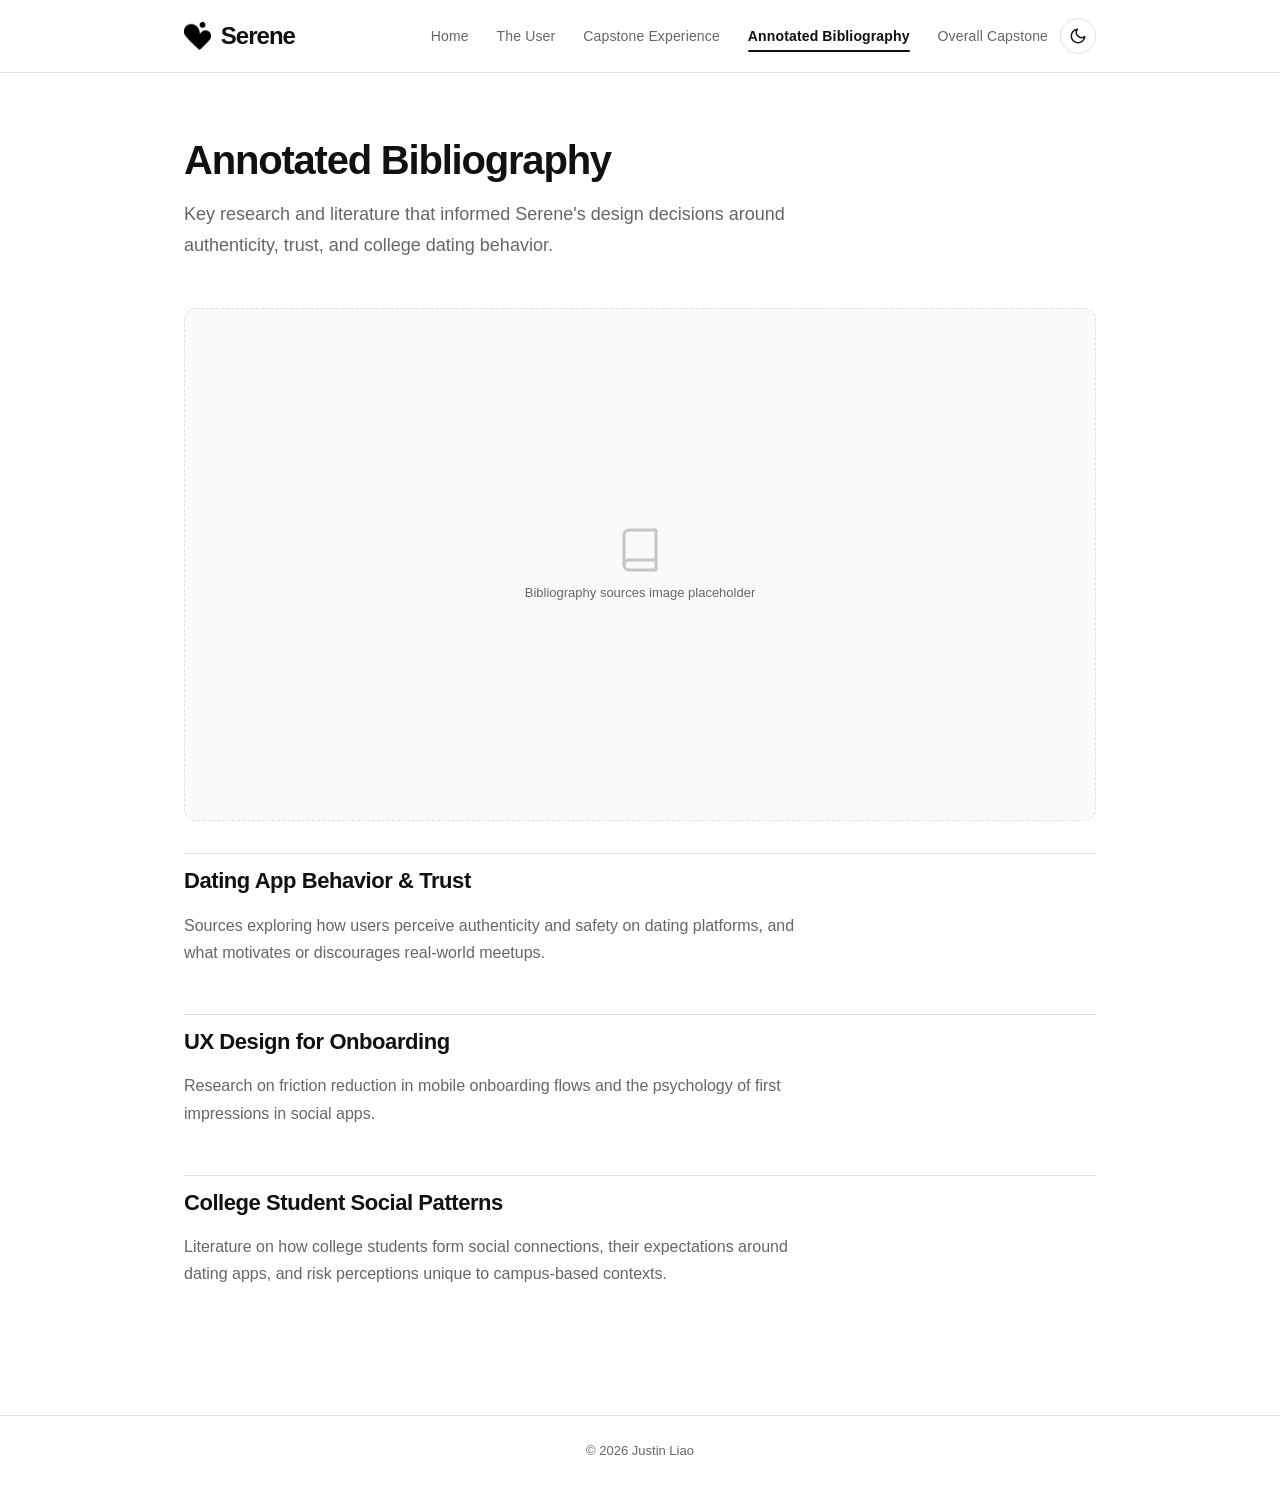
==== annotated-bibliography.html @ 02b13ead "v0 - Start" ====
<!doctype html>
<html lang="en">
  <head>
    <meta charset="UTF-8" />
    <meta name="viewport" content="width=device-width, initial-scale=1.0" />
    <title>Annotated Bibliography &mdash; Serene</title>
    <!-- Anti-flash: apply saved theme before first paint -->
    <script>
      (function () {
        var t = localStorage.getItem("serene-theme") ||
          (window.matchMedia("(prefers-color-scheme: dark)").matches ? "dark" : "light");
        document.documentElement.setAttribute("data-theme", t);
      })();
    </script>
    <link rel="stylesheet" href="assets/css/styles.css" />
  </head>
  <body>
    <a href="#main" class="skip-link">Skip to content</a>

    <!-- ========== Header ========== -->
    <header class="site-header">
      <div class="header-inner">
        <a href="index.html" class="site-title">
          <img class="site-logo logo-ver-light" src="assets/logo%20black.png" alt="Serene">
          <img class="site-logo logo-ver-dark" src="assets/logo%20white.png" alt="Serene">
          <span>Serene</span>
        </a>

        <div class="header-controls">
          <nav class="site-nav" aria-label="Main navigation">
            <button class="nav-toggle" aria-expanded="false" aria-controls="nav-list" aria-label="Toggle menu">
              <svg viewBox="0 0 24 24" fill="none" stroke="currentColor" stroke-width="2" stroke-linecap="round">
                <line x1="3" y1="6" x2="21" y2="6" />
                <line x1="3" y1="12" x2="21" y2="12" />
                <line x1="3" y1="18" x2="21" y2="18" />
              </svg>
            </button>

            <ul class="nav-list" id="nav-list">
              <li><a href="index.html">Home</a></li>
              <li><a href="user.html">The User</a></li>
              <li><a href="capstone-experience.html">Capstone Experience</a></li>
              <li><a href="annotated-bibliography.html">Annotated Bibliography</a></li>
              <li><a href="overall-capstone.html">Overall Capstone</a></li>
            </ul>
          </nav>

          <button class="theme-toggle" aria-label="Switch to dark theme">
            <svg class="icon-moon" viewBox="0 0 24 24" fill="none" stroke="currentColor" stroke-width="2" stroke-linecap="round" stroke-linejoin="round"><path d="M21 12.79A9 9 0 1 1 11.21 3a7 7 0 0 0 9.79 9.79z"/></svg>
            <svg class="icon-sun" viewBox="0 0 24 24" fill="none" stroke="currentColor" stroke-width="2" stroke-linecap="round" stroke-linejoin="round"><circle cx="12" cy="12" r="5"/><line x1="12" y1="1" x2="12" y2="3"/><line x1="12" y1="21" x2="12" y2="23"/><line x1="4.22" y1="4.22" x2="5.64" y2="5.64"/><line x1="18.36" y1="18.36" x2="19.78" y2="19.78"/><line x1="1" y1="12" x2="3" y2="12"/><line x1="21" y1="12" x2="23" y2="12"/><line x1="4.22" y1="19.78" x2="5.64" y2="18.36"/><line x1="18.36" y1="5.64" x2="19.78" y2="4.22"/></svg>
          </button>
        </div>
      </div>
    </header>

    <!-- ========== Main Content ========== -->
    <main id="main" class="site-main">
      <h1 class="page-title">Annotated Bibliography</h1>
      <p class="page-intro">
        Key research and literature that informed Serene's design decisions
        around authenticity, trust, and college dating behavior.
      </p>

      <!-- Placeholder Image -->
      <div class="placeholder-image fade-in">
        <svg viewBox="0 0 24 24" fill="none" stroke="currentColor" stroke-width="1.5" stroke-linecap="round" stroke-linejoin="round"><path d="M4 19.5A2.5 2.5 0 0 1 6.5 17H20"/><path d="M6.5 2H20v20H6.5A2.5 2.5 0 0 1 4 19.5v-15A2.5 2.5 0 0 1 6.5 2z"/></svg>
        <span>Bibliography sources image placeholder</span>
      </div>

      <section class="content-section fade-in">
        <h2>Dating App Behavior &amp; Trust</h2>
        <p>
          Sources exploring how users perceive authenticity and safety on dating
          platforms, and what motivates or discourages real-world meetups.
        </p>
      </section>

      <section class="content-section fade-in">
        <h2>UX Design for Onboarding</h2>
        <p>
          Research on friction reduction in mobile onboarding flows and the
          psychology of first impressions in social apps.
        </p>
      </section>

      <section class="content-section fade-in">
        <h2>College Student Social Patterns</h2>
        <p>
          Literature on how college students form social connections, their
          expectations around dating apps, and risk perceptions unique to
          campus-based contexts.
        </p>
      </section>
    </main>

    <!-- ========== Footer ========== -->
    <footer class="site-footer">&copy; 2026 Justin Liao</footer>

    <script src="assets/js/main.js"></script>
  </body>
</html>
---- assets/css/styles.css ----
/* ============================================================
   Serene — Styles
   Minimal, Apple-inspired design system with theme switching
   ============================================================ */

/* --- Reset & Base --- */
*,
*::before,
*::after {
  margin: 0;
  padding: 0;
  box-sizing: border-box;
}

/* --- Light Theme (default) --- */
:root {
  --color-bg: #ffffff;
  --color-surface: #fafafa;
  --color-text: #111111;
  --color-muted: #666666;
  --color-border: #e0e0e0;
  --color-hover: #333333;
  --color-accent: #111111;
  --header-bg: rgba(255, 255, 255, 0.96);
  --shadow-card: 0 2px 12px rgba(0, 0, 0, 0.06);
  --shadow-card-hover: 0 8px 30px rgba(0, 0, 0, 0.1);
  --font-stack:
    -apple-system, BlinkMacSystemFont, "SF Pro Display", "Segoe UI", Roboto,
    Helvetica, Arial, sans-serif, "Apple Color Emoji", "Segoe UI Emoji";
  --max-width: 960px;
  --nav-height: 72px;
  --transition-base: 0.3s cubic-bezier(0.25, 0.46, 0.45, 0.94);
}

/* --- Dark Theme --- */
[data-theme="dark"] {
  --color-bg: #0a0a0a;
  --color-surface: #161616;
  --color-text: #f0f0f0;
  --color-muted: #999999;
  --color-border: #2a2a2a;
  --color-hover: #cccccc;
  --color-accent: #f0f0f0;
  --header-bg: rgba(10, 10, 10, 0.96);
  --shadow-card: 0 2px 12px rgba(0, 0, 0, 0.3);
  --shadow-card-hover: 0 8px 30px rgba(0, 0, 0, 0.5);
}

html {
  font-size: 16px;
  scroll-behavior: smooth;
  -webkit-text-size-adjust: 100%;
}

body {
  font-family: var(--font-stack);
  color: var(--color-text);
  background: var(--color-bg);
  line-height: 1.7;
  -webkit-font-smoothing: antialiased;
  -moz-osx-font-smoothing: grayscale;
  transition: background var(--transition-base), color var(--transition-base);
}

/* --- Skip-to-content (accessibility) --- */
.skip-link {
  position: absolute;
  top: -100%;
  left: 16px;
  z-index: 1000;
  padding: 8px 16px;
  background: var(--color-text);
  color: var(--color-bg);
  font-size: 0.875rem;
  text-decoration: none;
  border-radius: 0 0 4px 4px;
  transition: top 0.2s;
}

.skip-link:focus {
  top: 0;
}

/* --- Header --- */
.site-header {
  position: sticky;
  top: 0;
  z-index: 100;
  background: var(--header-bg);
  backdrop-filter: blur(12px);
  -webkit-backdrop-filter: blur(12px);
  border-bottom: 1px solid var(--color-border);
  transition: background var(--transition-base), border-color var(--transition-base);
}

.header-inner {
  display: flex;
  align-items: center;
  justify-content: space-between;
  max-width: var(--max-width);
  margin: 0 auto;
  padding: 0 24px;
  height: var(--nav-height);
}

/* --- Site Title / Brand --- */
.site-title {
  display: flex;
  align-items: center;
  gap: 10px;
  font-size: 1.5rem;
  font-weight: 800;
  letter-spacing: -0.04em;
  text-decoration: none;
  color: var(--color-text);
  white-space: nowrap;
  transition: color var(--transition-base), opacity var(--transition-base);
}

.site-title:hover {
  color: var(--color-hover);
  opacity: 0.85;
}

/* --- Logo image --- */
.site-logo {
  display: block;
  flex-shrink: 0;
  height: 28px;
  width: auto;
  object-fit: contain;
}

/* Two logo versions — toggle by theme */
.site-logo.logo-ver-light {
  display: block;
}

.site-logo.logo-ver-dark {
  display: none;
}

[data-theme="dark"] .site-logo.logo-ver-light {
  display: none;
}

[data-theme="dark"] .site-logo.logo-ver-dark {
  display: block;
}

/* --- Header Controls (nav + theme toggle) --- */
.header-controls {
  display: flex;
  align-items: center;
  gap: 12px;
}

/* --- Theme Toggle Button --- */
.theme-toggle {
  background: none;
  border: 1px solid var(--color-border);
  border-radius: 50%;
  width: 36px;
  height: 36px;
  display: flex;
  align-items: center;
  justify-content: center;
  cursor: pointer;
  color: var(--color-text);
  transition: border-color var(--transition-base), background var(--transition-base), transform 0.2s;
  flex-shrink: 0;
}

.theme-toggle:hover {
  border-color: var(--color-text);
  background: var(--color-surface);
  transform: rotate(15deg);
}

.theme-toggle:focus-visible {
  outline: 2px solid var(--color-text);
  outline-offset: 2px;
}

.theme-toggle svg {
  width: 18px;
  height: 18px;
}

/* Show/hide sun & moon icons */
.theme-toggle .icon-moon { display: block; }
.theme-toggle .icon-sun  { display: none; }
[data-theme="dark"] .theme-toggle .icon-moon { display: none; }
[data-theme="dark"] .theme-toggle .icon-sun  { display: block; }

/* --- Desktop Navigation --- */
.site-nav {
  display: flex;
  align-items: center;
}

.nav-list {
  display: flex;
  gap: 28px;
  list-style: none;
}

.nav-list a {
  position: relative;
  font-size: 0.875rem;
  font-weight: 500;
  color: var(--color-muted);
  text-decoration: none;
  padding: 6px 0;
  letter-spacing: 0.01em;
  transition: color var(--transition-base);
}

.nav-list a::before {
  content: "";
  position: absolute;
  bottom: -2px;
  left: 50%;
  width: 0;
  height: 2px;
  background: var(--color-accent);
  transition: width var(--transition-base), left var(--transition-base);
  border-radius: 1px;
}

.nav-list a:hover::before {
  width: 100%;
  left: 0;
}

.nav-list a:hover,
.nav-list a:focus-visible {
  color: var(--color-text);
}

/* Active page indicator */
.nav-list a[aria-current="page"] {
  color: var(--color-text);
  font-weight: 600;
}

.nav-list a[aria-current="page"]::after {
  content: "";
  position: absolute;
  bottom: -2px;
  left: 0;
  right: 0;
  height: 2px;
  background: var(--color-text);
  border-radius: 1px;
}

/* Focus ring for keyboard navigation */
.nav-list a:focus-visible {
  outline: 2px solid var(--color-text);
  outline-offset: 4px;
  border-radius: 2px;
}

/* --- Hamburger Button (mobile) --- */
.nav-toggle {
  display: none;
  background: none;
  border: none;
  cursor: pointer;
  padding: 8px;
  color: var(--color-text);
  -webkit-tap-highlight-color: transparent;
}

.nav-toggle:focus-visible {
  outline: 2px solid var(--color-text);
  outline-offset: 4px;
  border-radius: 2px;
}

.nav-toggle svg {
  display: block;
  width: 24px;
  height: 24px;
}

/* --- Main Content --- */
.site-main {
  max-width: var(--max-width);
  margin: 0 auto;
  padding: 64px 24px 80px;
  min-height: calc(100vh - var(--nav-height) - 80px);
}

/* --- Scroll-reveal animation --- */
.fade-in {
  opacity: 0;
  transform: translateY(24px);
  transition: opacity 0.6s ease-out, transform 0.6s ease-out;
}

.fade-in.is-visible {
  opacity: 1;
  transform: translateY(0);
}

/* Stagger delay utility */
.fade-in:nth-child(2) { transition-delay: 0.08s; }
.fade-in:nth-child(3) { transition-delay: 0.16s; }
.fade-in:nth-child(4) { transition-delay: 0.24s; }

.page-title {
  font-size: 2.5rem;
  font-weight: 700;
  letter-spacing: -0.03em;
  line-height: 1.15;
  margin-bottom: 16px;
}

.page-intro {
  font-size: 1.125rem;
  color: var(--color-muted);
  max-width: 640px;
  margin-bottom: 48px;
}

/* --- Section --- */
.content-section {
  margin-bottom: 48px;
}

.content-section h2 {
  font-size: 1.375rem;
  font-weight: 600;
  letter-spacing: -0.02em;
  margin-bottom: 12px;
  padding-top: 8px;
  border-top: 1px solid var(--color-border);
  transition: border-color var(--transition-base);
}

.content-section p {
  color: var(--color-muted);
  max-width: 640px;
  transition: color var(--transition-base);
}

/* --- Quick Links (Landing Page) --- */
.quick-links {
  display: grid;
  grid-template-columns: repeat(auto-fit, minmax(200px, 1fr));
  gap: 16px;
  margin-top: 24px;
}

.quick-link {
  display: flex;
  align-items: center;
  gap: 12px;
  padding: 20px 24px;
  border: 1px solid var(--color-border);
  border-radius: 12px;
  text-decoration: none;
  color: var(--color-text);
  font-weight: 500;
  font-size: 0.9375rem;
  background: var(--color-bg);
  box-shadow: var(--shadow-card);
  transition:
    border-color var(--transition-base),
    background var(--transition-base),
    box-shadow var(--transition-base),
    transform 0.2s;
}

.quick-link:hover,
.quick-link:focus-visible {
  border-color: var(--color-accent);
  background: var(--color-surface);
  box-shadow: var(--shadow-card-hover);
  transform: translateY(-3px);
}

.quick-link:focus-visible {
  outline: 2px solid var(--color-text);
  outline-offset: 2px;
}

.quick-link .link-arrow {
  margin-left: auto;
  opacity: 0;
  transform: translateX(-6px);
  transition: opacity var(--transition-base), transform var(--transition-base);
  flex-shrink: 0;
}

.quick-link:hover .link-arrow {
  opacity: 1;
  transform: translateX(0);
}

/* --- Project Snapshot Card (optional, landing page) --- */
.snapshot-card {
  margin-top: 24px;
  padding: 32px;
  border: 1px solid var(--color-border);
  border-radius: 12px;
  background: var(--color-surface);
  box-shadow: var(--shadow-card);
  transition: box-shadow var(--transition-base), border-color var(--transition-base), background var(--transition-base);
}

.snapshot-card:hover {
  box-shadow: var(--shadow-card-hover);
}

.snapshot-card h3 {
  font-size: 1rem;
  font-weight: 600;
  margin-bottom: 8px;
}

.snapshot-card p {
  font-size: 0.875rem;
  color: var(--color-muted);
}

/* --- Placeholder Image --- */
.placeholder-image {
  width: 100%;
  aspect-ratio: 16 / 9;
  background: var(--color-surface);
  border: 1px dashed var(--color-border);
  border-radius: 12px;
  display: flex;
  flex-direction: column;
  align-items: center;
  justify-content: center;
  gap: 8px;
  color: var(--color-muted);
  font-size: 0.8125rem;
  margin-bottom: 32px;
  transition: background var(--transition-base), border-color var(--transition-base);
  overflow: hidden;
  position: relative;
}

.placeholder-image svg {
  width: 48px;
  height: 48px;
  opacity: 0.35;
}

/* Shimmer effect on hover */
.placeholder-image::after {
  content: "";
  position: absolute;
  inset: 0;
  background: linear-gradient(
    120deg,
    transparent 30%,
    rgba(128, 128, 128, 0.08) 50%,
    transparent 70%
  );
  transform: translateX(-100%);
  transition: none;
}

.placeholder-image:hover::after {
  animation: shimmer 1s ease forwards;
}

@keyframes shimmer {
  to { transform: translateX(100%); }
}

/* --- Footer --- */
.site-footer {
  border-top: 1px solid var(--color-border);
  padding: 24px;
  text-align: center;
  font-size: 0.8125rem;
  color: var(--color-muted);
  transition: border-color var(--transition-base), color var(--transition-base);
}

/* ============================================================
   Responsive — Mobile-first adjustments
   ============================================================ */
@media (max-width: 768px) {
  /* Show hamburger */
  .nav-toggle {
    display: block;
  }

  /* Collapse nav — z-index MUST exceed header (100) so it renders on top */
  .nav-list {
    position: fixed;
    top: var(--nav-height);
    left: 0;
    right: 0;
    bottom: 0;
    flex-direction: column;
    gap: 0;
    /* Solid, fully-opaque background in both themes */
    background-color: var(--color-bg);
    background-image: none;
    padding: 8px 24px 24px;
    border-top: 1px solid var(--color-border);
    transform: translateY(-100%);
    opacity: 0;
    visibility: hidden;
    transition:
      transform 0.3s ease,
      opacity 0.3s ease,
      visibility 0.3s;
    z-index: 200;
  }

  .nav-list.is-open {
    transform: translateY(0);
    opacity: 1;
    visibility: visible;
  }

  .nav-list li {
    border-bottom: 1px solid var(--color-border);
  }

  .nav-list a {
    display: block;
    padding: 16px 0;
    font-size: 1rem;
  }

  .nav-list a[aria-current="page"]::after {
    display: none;
  }

  /* Smaller page title on mobile */
  .page-title {
    font-size: 1.75rem;
  }

  .site-main {
    padding: 40px 20px 60px;
  }
}

/* --- Utility: visually hidden (screen readers only) --- */
.sr-only {
  position: absolute;
  width: 1px;
  height: 1px;
  padding: 0;
  margin: -1px;
  overflow: hidden;
  clip: rect(0, 0, 0, 0);
  white-space: nowrap;
  border: 0;
}

/* --- Reduced Motion --- */
@media (prefers-reduced-motion: reduce) {
  *,
  *::before,
  *::after {
    animation-duration: 0.01ms !important;
    animation-iteration-count: 1 !important;
    transition-duration: 0.01ms !important;
    scroll-behavior: auto !important;
  }

  .fade-in {
    opacity: 1;
    transform: none;
  }
}

/* --- Page-transition (subtle) --- */
.page-title {
  animation: slideUp 0.5s ease-out both;
}

.page-intro {
  animation: slideUp 0.5s ease-out 0.1s both;
}

@keyframes slideUp {
  from {
    opacity: 0;
    transform: translateY(16px);
  }
  to {
    opacity: 1;
    transform: translateY(0);
  }
}
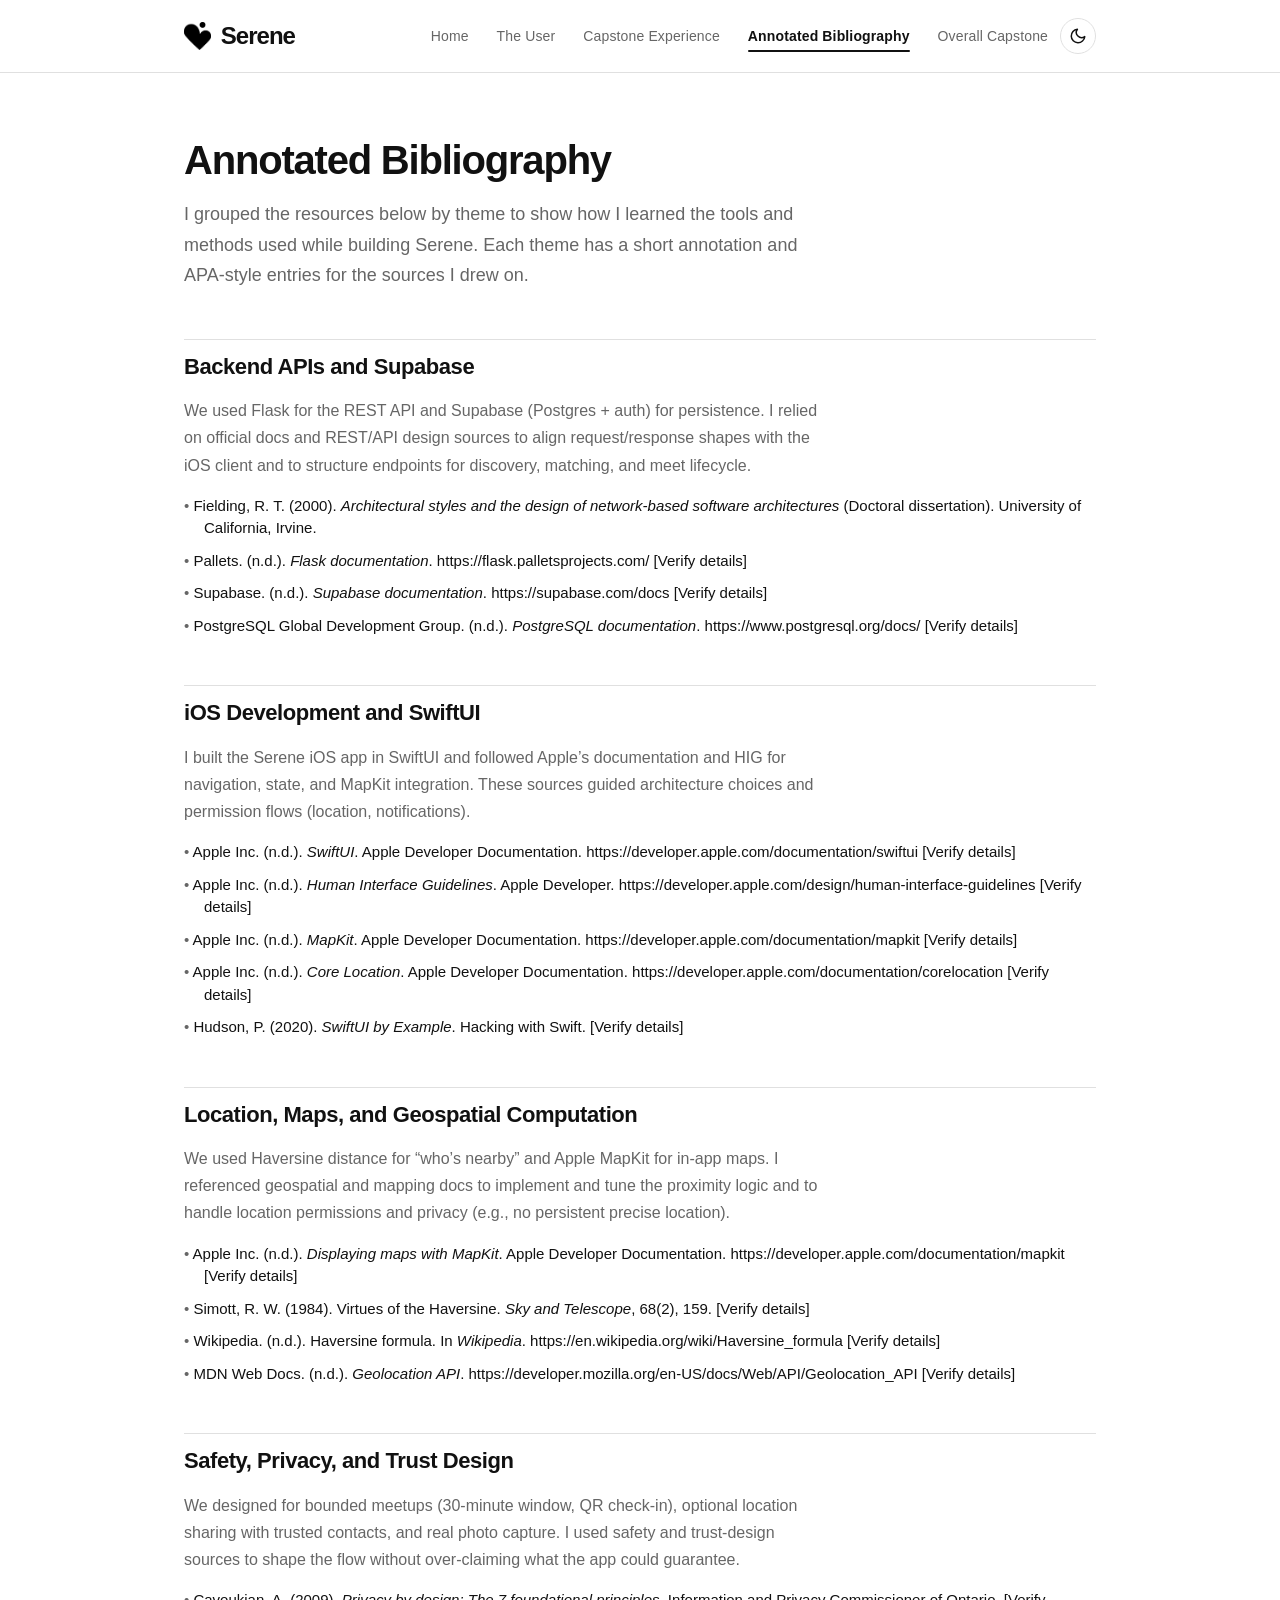
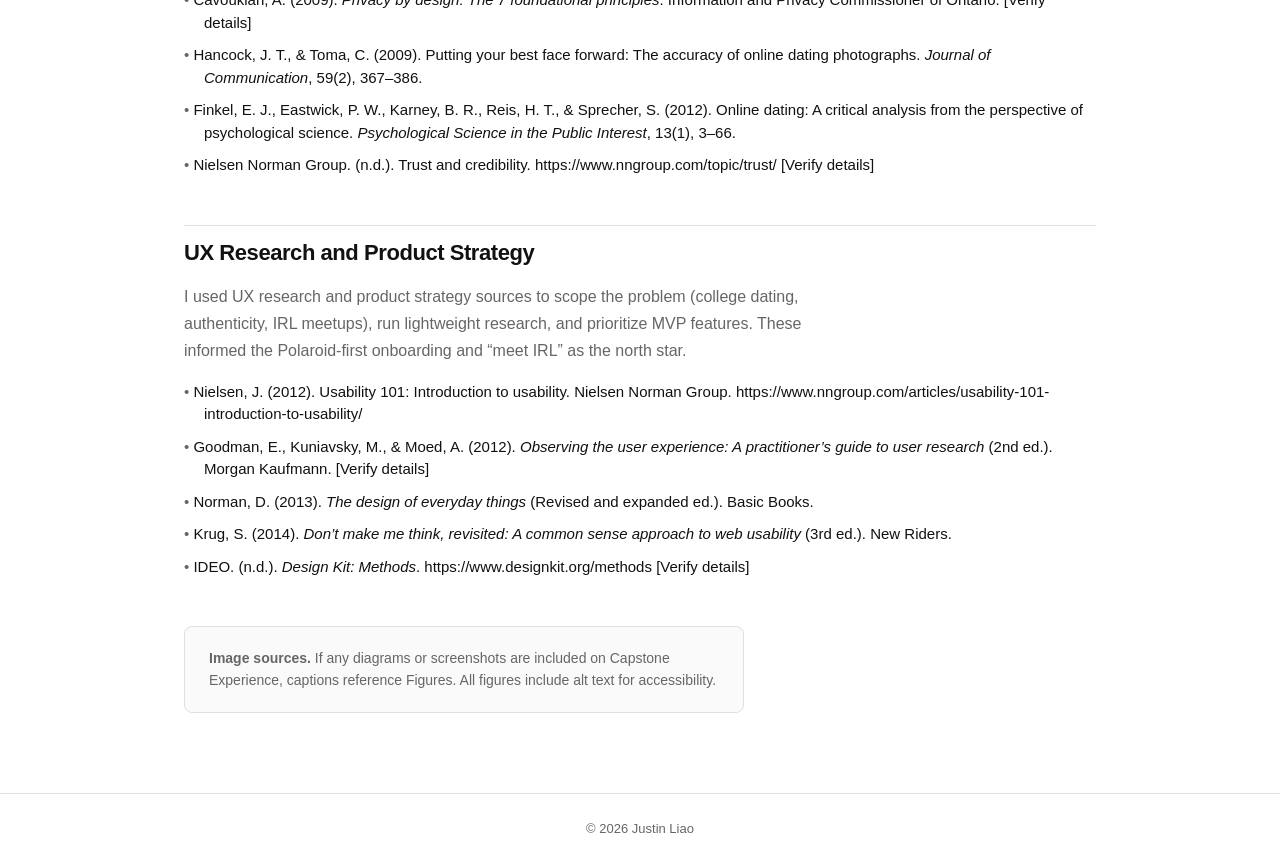
==== commit 14eeb045: "v1.1 - Update 1" ====
--- a/annotated-bibliography.html
+++ b/annotated-bibliography.html
@@ -7,8 +7,11 @@
     <!-- Anti-flash: apply saved theme before first paint -->
     <script>
       (function () {
-        var t = localStorage.getItem("serene-theme") ||
-          (window.matchMedia("(prefers-color-scheme: dark)").matches ? "dark" : "light");
+        var t =
+          localStorage.getItem("serene-theme") ||
+          (window.matchMedia("(prefers-color-scheme: dark)").matches
+            ? "dark"
+            : "light");
         document.documentElement.setAttribute("data-theme", t);
       })();
     </script>
@@ -21,15 +24,34 @@
     <header class="site-header">
       <div class="header-inner">
         <a href="index.html" class="site-title">
-          <img class="site-logo logo-ver-light" src="assets/logo%20black.png" alt="Serene">
-          <img class="site-logo logo-ver-dark" src="assets/logo%20white.png" alt="Serene">
+          <img
+            class="site-logo logo-ver-light"
+            src="assets/logo%20black.png"
+            alt="Serene"
+          />
+          <img
+            class="site-logo logo-ver-dark"
+            src="assets/logo%20white.png"
+            alt="Serene"
+          />
           <span>Serene</span>
         </a>
 
         <div class="header-controls">
           <nav class="site-nav" aria-label="Main navigation">
-            <button class="nav-toggle" aria-expanded="false" aria-controls="nav-list" aria-label="Toggle menu">
-              <svg viewBox="0 0 24 24" fill="none" stroke="currentColor" stroke-width="2" stroke-linecap="round">
+            <button
+              class="nav-toggle"
+              aria-expanded="false"
+              aria-controls="nav-list"
+              aria-label="Toggle menu"
+            >
+              <svg
+                viewBox="0 0 24 24"
+                fill="none"
+                stroke="currentColor"
+                stroke-width="2"
+                stroke-linecap="round"
+              >
                 <line x1="3" y1="6" x2="21" y2="6" />
                 <line x1="3" y1="12" x2="21" y2="12" />
                 <line x1="3" y1="18" x2="21" y2="18" />
@@ -39,15 +61,47 @@
             <ul class="nav-list" id="nav-list">
               <li><a href="index.html">Home</a></li>
               <li><a href="user.html">The User</a></li>
-              <li><a href="capstone-experience.html">Capstone Experience</a></li>
-              <li><a href="annotated-bibliography.html">Annotated Bibliography</a></li>
+              <li>
+                <a href="capstone-experience.html">Capstone Experience</a>
+              </li>
+              <li>
+                <a href="annotated-bibliography.html">Annotated Bibliography</a>
+              </li>
               <li><a href="overall-capstone.html">Overall Capstone</a></li>
             </ul>
           </nav>
 
           <button class="theme-toggle" aria-label="Switch to dark theme">
-            <svg class="icon-moon" viewBox="0 0 24 24" fill="none" stroke="currentColor" stroke-width="2" stroke-linecap="round" stroke-linejoin="round"><path d="M21 12.79A9 9 0 1 1 11.21 3a7 7 0 0 0 9.79 9.79z"/></svg>
-            <svg class="icon-sun" viewBox="0 0 24 24" fill="none" stroke="currentColor" stroke-width="2" stroke-linecap="round" stroke-linejoin="round"><circle cx="12" cy="12" r="5"/><line x1="12" y1="1" x2="12" y2="3"/><line x1="12" y1="21" x2="12" y2="23"/><line x1="4.22" y1="4.22" x2="5.64" y2="5.64"/><line x1="18.36" y1="18.36" x2="19.78" y2="19.78"/><line x1="1" y1="12" x2="3" y2="12"/><line x1="21" y1="12" x2="23" y2="12"/><line x1="4.22" y1="19.78" x2="5.64" y2="18.36"/><line x1="18.36" y1="5.64" x2="19.78" y2="4.22"/></svg>
+            <svg
+              class="icon-moon"
+              viewBox="0 0 24 24"
+              fill="none"
+              stroke="currentColor"
+              stroke-width="2"
+              stroke-linecap="round"
+              stroke-linejoin="round"
+            >
+              <path d="M21 12.79A9 9 0 1 1 11.21 3a7 7 0 0 0 9.79 9.79z" />
+            </svg>
+            <svg
+              class="icon-sun"
+              viewBox="0 0 24 24"
+              fill="none"
+              stroke="currentColor"
+              stroke-width="2"
+              stroke-linecap="round"
+              stroke-linejoin="round"
+            >
+              <circle cx="12" cy="12" r="5" />
+              <line x1="12" y1="1" x2="12" y2="3" />
+              <line x1="12" y1="21" x2="12" y2="23" />
+              <line x1="4.22" y1="4.22" x2="5.64" y2="5.64" />
+              <line x1="18.36" y1="18.36" x2="19.78" y2="19.78" />
+              <line x1="1" y1="12" x2="3" y2="12" />
+              <line x1="21" y1="12" x2="23" y2="12" />
+              <line x1="4.22" y1="19.78" x2="5.64" y2="18.36" />
+              <line x1="18.36" y1="5.64" x2="19.78" y2="4.22" />
+            </svg>
           </button>
         </div>
       </div>
@@ -57,40 +111,96 @@
     <main id="main" class="site-main">
       <h1 class="page-title">Annotated Bibliography</h1>
       <p class="page-intro">
-        Key research and literature that informed Serene's design decisions
-        around authenticity, trust, and college dating behavior.
+        I grouped the resources below by theme to show how I learned the
+        tools and methods used while building Serene. Each theme has a short
+        annotation and APA-style entries for the sources I drew on.
       </p>
 
-      <!-- Placeholder Image -->
-      <div class="placeholder-image fade-in">
-        <svg viewBox="0 0 24 24" fill="none" stroke="currentColor" stroke-width="1.5" stroke-linecap="round" stroke-linejoin="round"><path d="M4 19.5A2.5 2.5 0 0 1 6.5 17H20"/><path d="M6.5 2H20v20H6.5A2.5 2.5 0 0 1 4 19.5v-15A2.5 2.5 0 0 1 6.5 2z"/></svg>
-        <span>Bibliography sources image placeholder</span>
+      <section class="content-section fade-in">
+        <h2>Backend APIs and Supabase</h2>
+        <p class="theme-annotation">
+          We used Flask for the REST API and Supabase (Postgres + auth) for
+          persistence. I relied on official docs and REST/API design sources
+          to align request/response shapes with the iOS client and to
+          structure endpoints for discovery, matching, and meet lifecycle.
+        </p>
+        <ul class="bib-list">
+          <li>Fielding, R. T. (2000). <em>Architectural styles and the design of network-based software architectures</em> (Doctoral dissertation). University of California, Irvine.</li>
+          <li>Pallets. (n.d.). <em>Flask documentation</em>. https://flask.palletsprojects.com/ [Verify details]</li>
+          <li>Supabase. (n.d.). <em>Supabase documentation</em>. https://supabase.com/docs [Verify details]</li>
+          <li>PostgreSQL Global Development Group. (n.d.). <em>PostgreSQL documentation</em>. https://www.postgresql.org/docs/ [Verify details]</li>
+        </ul>
+      </section>
+
+      <section class="content-section fade-in">
+        <h2>iOS Development and SwiftUI</h2>
+        <p class="theme-annotation">
+          I built the Serene iOS app in SwiftUI and followed Apple’s
+          documentation and HIG for navigation, state, and MapKit
+          integration. These sources guided architecture choices and
+          permission flows (location, notifications).
+        </p>
+        <ul class="bib-list">
+          <li>Apple Inc. (n.d.). <em>SwiftUI</em>. Apple Developer Documentation. https://developer.apple.com/documentation/swiftui [Verify details]</li>
+          <li>Apple Inc. (n.d.). <em>Human Interface Guidelines</em>. Apple Developer. https://developer.apple.com/design/human-interface-guidelines [Verify details]</li>
+          <li>Apple Inc. (n.d.). <em>MapKit</em>. Apple Developer Documentation. https://developer.apple.com/documentation/mapkit [Verify details]</li>
+          <li>Apple Inc. (n.d.). <em>Core Location</em>. Apple Developer Documentation. https://developer.apple.com/documentation/corelocation [Verify details]</li>
+          <li>Hudson, P. (2020). <em>SwiftUI by Example</em>. Hacking with Swift. [Verify details]</li>
+        </ul>
+      </section>
+
+      <section class="content-section fade-in">
+        <h2>Location, Maps, and Geospatial Computation</h2>
+        <p class="theme-annotation">
+          We used Haversine distance for “who’s nearby” and Apple MapKit for
+          in-app maps. I referenced geospatial and mapping docs to implement
+          and tune the proximity logic and to handle location permissions
+          and privacy (e.g., no persistent precise location).
+        </p>
+        <ul class="bib-list">
+          <li>Apple Inc. (n.d.). <em>Displaying maps with MapKit</em>. Apple Developer Documentation. https://developer.apple.com/documentation/mapkit [Verify details]</li>
+          <li>Simott, R. W. (1984). Virtues of the Haversine. <em>Sky and Telescope</em>, 68(2), 159. [Verify details]</li>
+          <li>Wikipedia. (n.d.). Haversine formula. In <em>Wikipedia</em>. https://en.wikipedia.org/wiki/Haversine_formula [Verify details]</li>
+          <li>MDN Web Docs. (n.d.). <em>Geolocation API</em>. https://developer.mozilla.org/en-US/docs/Web/API/Geolocation_API [Verify details]</li>
+        </ul>
+      </section>
+
+      <section class="content-section fade-in">
+        <h2>Safety, Privacy, and Trust Design</h2>
+        <p class="theme-annotation">
+          We designed for bounded meetups (30-minute window, QR check-in),
+          optional location sharing with trusted contacts, and real photo
+          capture. I used safety and trust-design sources to shape the flow
+          without over-claiming what the app could guarantee.
+        </p>
+        <ul class="bib-list">
+          <li>Cavoukian, A. (2009). <em>Privacy by design: The 7 foundational principles</em>. Information and Privacy Commissioner of Ontario. [Verify details]</li>
+          <li>Hancock, J. T., & Toma, C. (2009). Putting your best face forward: The accuracy of online dating photographs. <em>Journal of Communication</em>, 59(2), 367–386.</li>
+          <li>Finkel, E. J., Eastwick, P. W., Karney, B. R., Reis, H. T., & Sprecher, S. (2012). Online dating: A critical analysis from the perspective of psychological science. <em>Psychological Science in the Public Interest</em>, 13(1), 3–66.</li>
+          <li>Nielsen Norman Group. (n.d.). Trust and credibility. https://www.nngroup.com/topic/trust/ [Verify details]</li>
+        </ul>
+      </section>
+
+      <section class="content-section fade-in">
+        <h2>UX Research and Product Strategy</h2>
+        <p class="theme-annotation">
+          I used UX research and product strategy sources to scope the
+          problem (college dating, authenticity, IRL meetups), run lightweight
+          research, and prioritize MVP features. These informed the
+          Polaroid-first onboarding and “meet IRL” as the north star.
+        </p>
+        <ul class="bib-list">
+          <li>Nielsen, J. (2012). Usability 101: Introduction to usability. Nielsen Norman Group. https://www.nngroup.com/articles/usability-101-introduction-to-usability/</li>
+          <li>Goodman, E., Kuniavsky, M., & Moed, A. (2012). <em>Observing the user experience: A practitioner’s guide to user research</em> (2nd ed.). Morgan Kaufmann. [Verify details]</li>
+          <li>Norman, D. (2013). <em>The design of everyday things</em> (Revised and expanded ed.). Basic Books.</li>
+          <li>Krug, S. (2014). <em>Don’t make me think, revisited: A common sense approach to web usability</em> (3rd ed.). New Riders.</li>
+          <li>IDEO. (n.d.). <em>Design Kit: Methods</em>. https://www.designkit.org/methods [Verify details]</li>
+        </ul>
+      </section>
+
+      <div class="note-box" role="note">
+        <p><strong>Image sources.</strong> If any diagrams or screenshots are included on Capstone Experience, captions reference Figures. All figures include alt text for accessibility.</p>
       </div>
-
-      <section class="content-section fade-in">
-        <h2>Dating App Behavior &amp; Trust</h2>
-        <p>
-          Sources exploring how users perceive authenticity and safety on dating
-          platforms, and what motivates or discourages real-world meetups.
-        </p>
-      </section>
-
-      <section class="content-section fade-in">
-        <h2>UX Design for Onboarding</h2>
-        <p>
-          Research on friction reduction in mobile onboarding flows and the
-          psychology of first impressions in social apps.
-        </p>
-      </section>
-
-      <section class="content-section fade-in">
-        <h2>College Student Social Patterns</h2>
-        <p>
-          Literature on how college students form social connections, their
-          expectations around dating apps, and risk perceptions unique to
-          campus-based contexts.
-        </p>
-      </section>
     </main>
 
     <!-- ========== Footer ========== -->
--- a/assets/css/styles.css
+++ b/assets/css/styles.css
@@ -59,7 +59,9 @@
   line-height: 1.7;
   -webkit-font-smoothing: antialiased;
   -moz-osx-font-smoothing: grayscale;
-  transition: background var(--transition-base), color var(--transition-base);
+  transition:
+    background var(--transition-base),
+    color var(--transition-base);
 }
 
 /* --- Skip-to-content (accessibility) --- */
@@ -90,7 +92,9 @@
   backdrop-filter: blur(12px);
   -webkit-backdrop-filter: blur(12px);
   border-bottom: 1px solid var(--color-border);
-  transition: background var(--transition-base), border-color var(--transition-base);
+  transition:
+    background var(--transition-base),
+    border-color var(--transition-base);
 }
 
 .header-inner {
@@ -114,7 +118,9 @@
   text-decoration: none;
   color: var(--color-text);
   white-space: nowrap;
-  transition: color var(--transition-base), opacity var(--transition-base);
+  transition:
+    color var(--transition-base),
+    opacity var(--transition-base);
 }
 
 .site-title:hover {
@@ -167,7 +173,10 @@
   justify-content: center;
   cursor: pointer;
   color: var(--color-text);
-  transition: border-color var(--transition-base), background var(--transition-base), transform 0.2s;
+  transition:
+    border-color var(--transition-base),
+    background var(--transition-base),
+    transform 0.2s;
   flex-shrink: 0;
 }
 
@@ -188,10 +197,18 @@
 }
 
 /* Show/hide sun & moon icons */
-.theme-toggle .icon-moon { display: block; }
-.theme-toggle .icon-sun  { display: none; }
-[data-theme="dark"] .theme-toggle .icon-moon { display: none; }
-[data-theme="dark"] .theme-toggle .icon-sun  { display: block; }
+.theme-toggle .icon-moon {
+  display: block;
+}
+.theme-toggle .icon-sun {
+  display: none;
+}
+[data-theme="dark"] .theme-toggle .icon-moon {
+  display: none;
+}
+[data-theme="dark"] .theme-toggle .icon-sun {
+  display: block;
+}
 
 /* --- Desktop Navigation --- */
 .site-nav {
@@ -224,7 +241,9 @@
   width: 0;
   height: 2px;
   background: var(--color-accent);
-  transition: width var(--transition-base), left var(--transition-base);
+  transition:
+    width var(--transition-base),
+    left var(--transition-base);
   border-radius: 1px;
 }
 
@@ -297,7 +316,9 @@
 .fade-in {
   opacity: 0;
   transform: translateY(24px);
-  transition: opacity 0.6s ease-out, transform 0.6s ease-out;
+  transition:
+    opacity 0.6s ease-out,
+    transform 0.6s ease-out;
 }
 
 .fade-in.is-visible {
@@ -306,9 +327,15 @@
 }
 
 /* Stagger delay utility */
-.fade-in:nth-child(2) { transition-delay: 0.08s; }
-.fade-in:nth-child(3) { transition-delay: 0.16s; }
-.fade-in:nth-child(4) { transition-delay: 0.24s; }
+.fade-in:nth-child(2) {
+  transition-delay: 0.08s;
+}
+.fade-in:nth-child(3) {
+  transition-delay: 0.16s;
+}
+.fade-in:nth-child(4) {
+  transition-delay: 0.24s;
+}
 
 .page-title {
   font-size: 2.5rem;
@@ -337,7 +364,14 @@
   margin-bottom: 12px;
   padding-top: 8px;
   border-top: 1px solid var(--color-border);
-  transition: border-color var(--transition-base);
+}
+
+.content-section h3 {
+  font-size: 1.125rem;
+  font-weight: 600;
+  margin-top: 20px;
+  margin-bottom: 8px;
+  color: var(--color-text);
 }
 
 .content-section p {
@@ -391,7 +425,9 @@
   margin-left: auto;
   opacity: 0;
   transform: translateX(-6px);
-  transition: opacity var(--transition-base), transform var(--transition-base);
+  transition:
+    opacity var(--transition-base),
+    transform var(--transition-base);
   flex-shrink: 0;
 }
 
@@ -408,7 +444,10 @@
   border-radius: 12px;
   background: var(--color-surface);
   box-shadow: var(--shadow-card);
-  transition: box-shadow var(--transition-base), border-color var(--transition-base), background var(--transition-base);
+  transition:
+    box-shadow var(--transition-base),
+    border-color var(--transition-base),
+    background var(--transition-base);
 }
 
 .snapshot-card:hover {
@@ -424,6 +463,77 @@
 .snapshot-card p {
   font-size: 0.875rem;
   color: var(--color-muted);
+}
+
+/* --- Index: overview, bullets, flow, team --- */
+.page-intro + .overview {
+  margin-top: 0;
+  margin-bottom: 24px;
+}
+
+.tight-bullets,
+.numbered-flow {
+  list-style-position: outside;
+  padding-left: 1.25rem;
+  margin: 12px 0 0;
+}
+
+.tight-bullets li,
+.numbered-flow li {
+  margin-bottom: 8px;
+}
+
+.numbered-flow {
+  list-style-type: decimal;
+}
+
+.team-cards {
+  display: grid;
+  grid-template-columns: repeat(auto-fit, minmax(260px, 1fr));
+  gap: 16px;
+  margin-top: 16px;
+}
+
+/* --- Annotated Bibliography --- */
+.theme-annotation {
+  margin-bottom: 16px;
+  max-width: 60ch;
+}
+
+.bib-list {
+  list-style: none;
+  padding-left: 0;
+  margin: 0;
+}
+
+.bib-list li {
+  margin-bottom: 10px;
+  padding-left: 1.25rem;
+  text-indent: -1.25rem;
+  font-size: 0.9375rem;
+  color: var(--color-text);
+  line-height: 1.5;
+}
+
+.bib-list li::before {
+  content: "• ";
+  color: var(--color-muted);
+}
+
+.note-box {
+  margin-top: 40px;
+  padding: 20px 24px;
+  border: 1px solid var(--color-border);
+  background: var(--color-surface);
+  border-radius: 8px;
+  max-width: 560px;
+}
+
+.note-box p {
+  margin: 0;
+  font-size: 0.875rem;
+  color: var(--color-muted);
+  line-height: 1.6;
 }
 
 /* --- Placeholder Image --- */
@@ -441,7 +551,9 @@
   color: var(--color-muted);
   font-size: 0.8125rem;
   margin-bottom: 32px;
-  transition: background var(--transition-base), border-color var(--transition-base);
+  transition:
+    background var(--transition-base),
+    border-color var(--transition-base);
   overflow: hidden;
   position: relative;
 }
@@ -472,7 +584,67 @@
 }
 
 @keyframes shimmer {
-  to { transform: translateX(100%); }
+  to {
+    transform: translateX(100%);
+  }
+}
+
+/* --- Artifact figures (Capstone Experience) --- */
+.site-main figure {
+  margin: 24px 0 32px;
+  max-width: 100%;
+}
+
+.site-main figure img {
+  width: 100%;
+  height: auto;
+  border-radius: 12px;
+  border: 1px solid var(--color-border);
+  display: block;
+}
+
+.artifact-placeholder {
+  width: 100%;
+  min-height: 200px;
+  aspect-ratio: 16 / 10;
+  background: var(--color-surface);
+  border: 1px dashed var(--color-border);
+  border-radius: 12px;
+  display: flex;
+  align-items: center;
+  justify-content: center;
+  color: var(--color-muted);
+  font-size: 0.875rem;
+  padding: 24px;
+  text-align: center;
+  transition:
+    background var(--transition-base),
+    border-color var(--transition-base);
+}
+
+.site-main figcaption {
+  margin-top: 10px;
+  font-size: 0.875rem;
+  color: var(--color-muted);
+  line-height: 1.5;
+}
+
+.site-main .artifact-annotation {
+  font-size: 0.9375rem;
+  color: var(--color-muted);
+  margin-top: 8px;
+  margin-bottom: 24px;
+  max-width: 60ch;
+  line-height: 1.6;
+}
+
+.site-main .what-i-learned {
+  margin-top: 32px;
+  padding-top: 24px;
+  border-top: 1px solid var(--color-border);
+  font-size: 0.9375rem;
+  color: var(--color-text);
+  max-width: 60ch;
 }
 
 /* --- Footer --- */
@@ -482,7 +654,9 @@
   text-align: center;
   font-size: 0.8125rem;
   color: var(--color-muted);
-  transition: border-color var(--transition-base), color var(--transition-base);
+  transition:
+    border-color var(--transition-base),
+    color var(--transition-base);
 }
 
 /* ============================================================
@@ -546,6 +720,11 @@
   .site-main {
     padding: 40px 20px 60px;
   }
+
+  /* Artifact placeholders visibly large on mobile (rubric) */
+  .artifact-placeholder {
+    min-height: 280px;
+  }
 }
 
 /* --- Utility: visually hidden (screen readers only) --- */
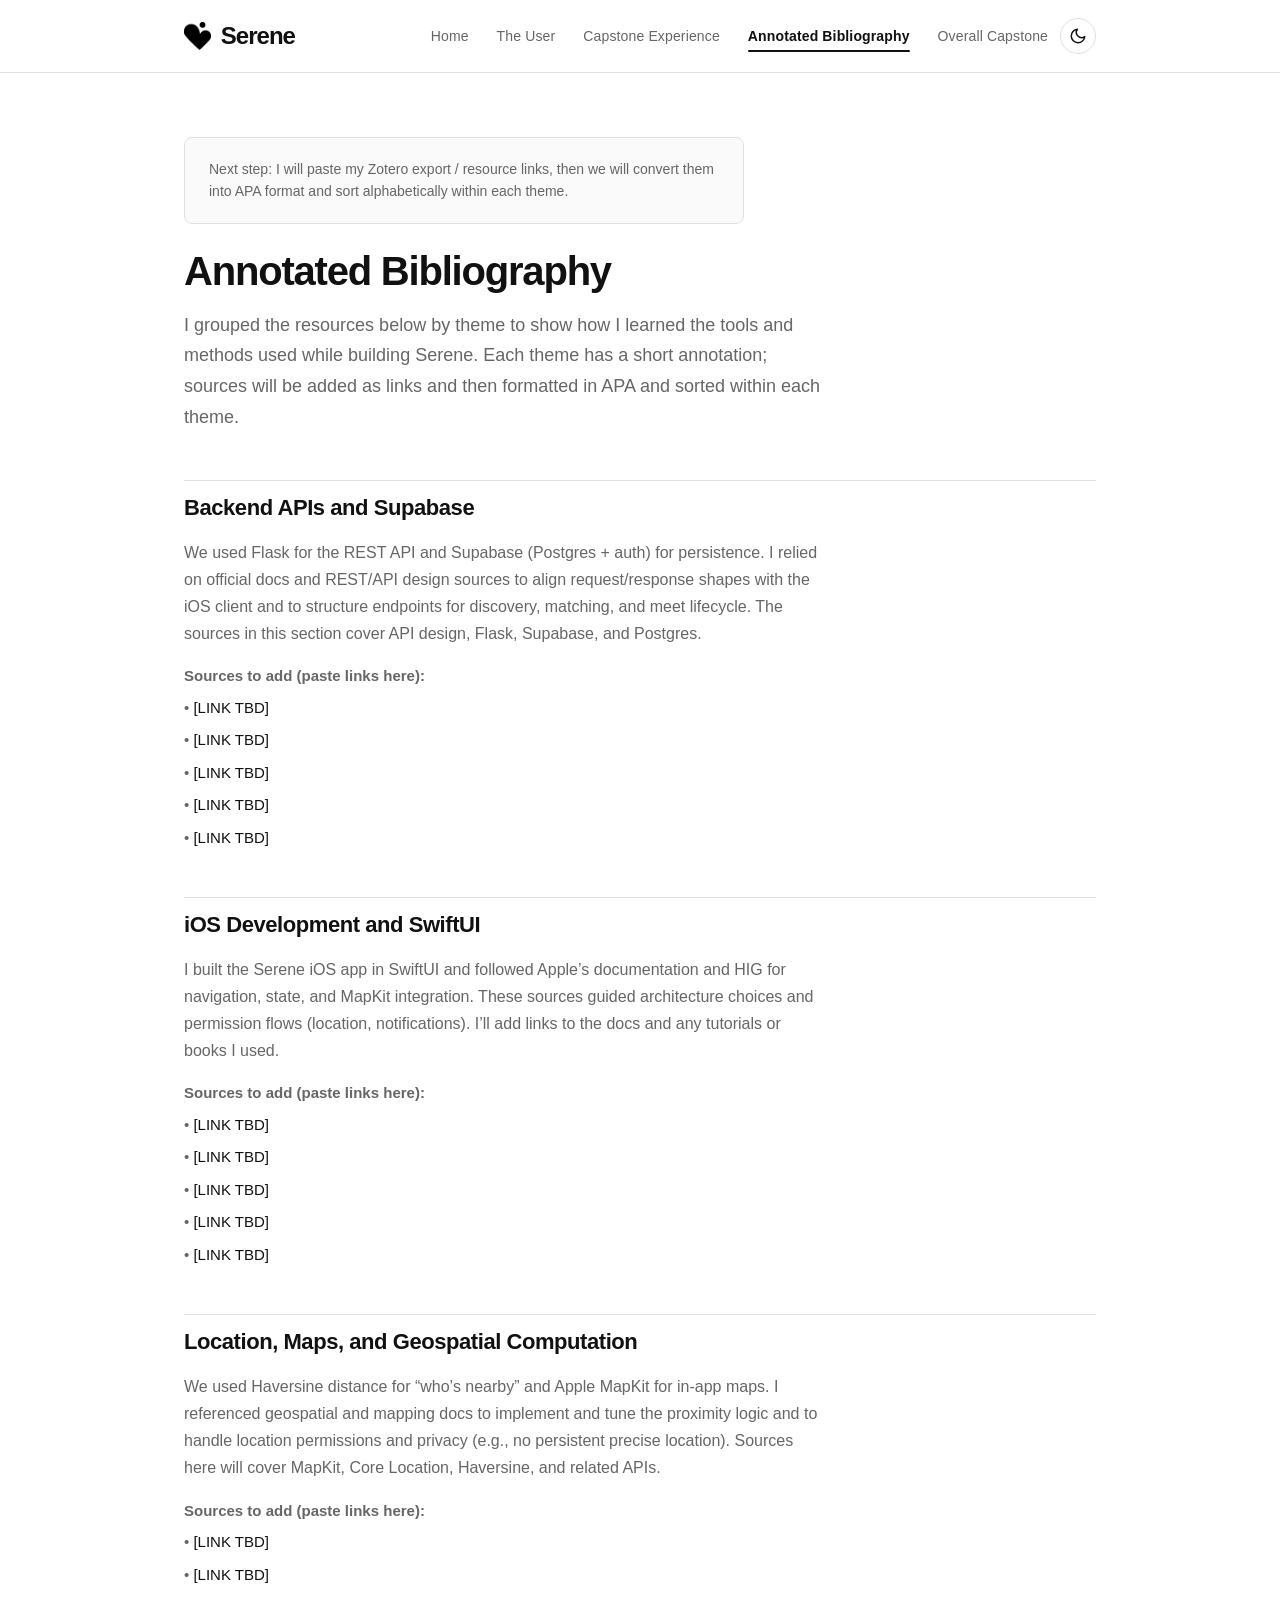
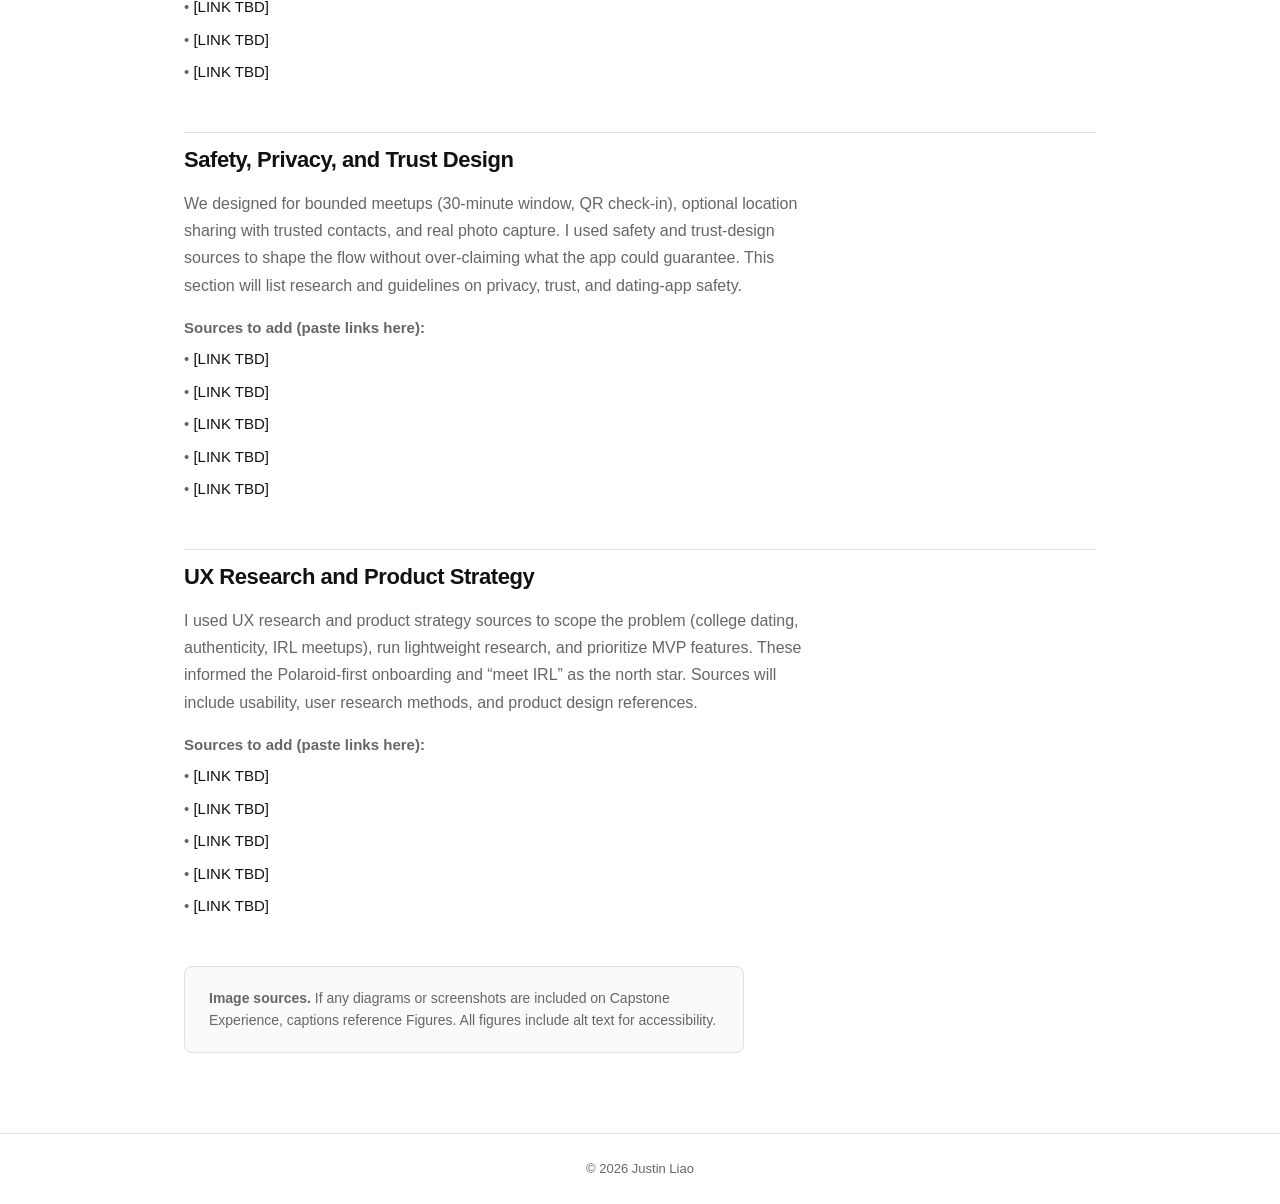
==== commit 3f99a573: "v1.2 - Update 2" ====
--- a/annotated-bibliography.html
+++ b/annotated-bibliography.html
@@ -3,6 +3,7 @@
   <head>
     <meta charset="UTF-8" />
     <meta name="viewport" content="width=device-width, initial-scale=1.0" />
+    <link rel="icon" type="image/png" href="assets/logo%20white.png" />
     <title>Annotated Bibliography &mdash; Serene</title>
     <!-- Anti-flash: apply saved theme before first paint -->
     <script>
@@ -109,11 +110,16 @@
 
     <!-- ========== Main Content ========== -->
     <main id="main" class="site-main">
+      <div class="note-box note-top" role="note">
+        <p>Next step: I will paste my Zotero export / resource links, then we will convert them into APA format and sort alphabetically within each theme.</p>
+      </div>
+
       <h1 class="page-title">Annotated Bibliography</h1>
       <p class="page-intro">
         I grouped the resources below by theme to show how I learned the
         tools and methods used while building Serene. Each theme has a short
-        annotation and APA-style entries for the sources I drew on.
+        annotation; sources will be added as links and then formatted in APA
+        and sorted within each theme.
       </p>
 
       <section class="content-section fade-in">
@@ -123,12 +129,16 @@
           persistence. I relied on official docs and REST/API design sources
           to align request/response shapes with the iOS client and to
           structure endpoints for discovery, matching, and meet lifecycle.
-        </p>
-        <ul class="bib-list">
-          <li>Fielding, R. T. (2000). <em>Architectural styles and the design of network-based software architectures</em> (Doctoral dissertation). University of California, Irvine.</li>
-          <li>Pallets. (n.d.). <em>Flask documentation</em>. https://flask.palletsprojects.com/ [Verify details]</li>
-          <li>Supabase. (n.d.). <em>Supabase documentation</em>. https://supabase.com/docs [Verify details]</li>
-          <li>PostgreSQL Global Development Group. (n.d.). <em>PostgreSQL documentation</em>. https://www.postgresql.org/docs/ [Verify details]</li>
+          The sources in this section cover API design, Flask, Supabase, and
+          Postgres.
+        </p>
+        <p class="sources-label">Sources to add (paste links here):</p>
+        <ul class="bib-list">
+          <li>[LINK TBD]</li>
+          <li>[LINK TBD]</li>
+          <li>[LINK TBD]</li>
+          <li>[LINK TBD]</li>
+          <li>[LINK TBD]</li>
         </ul>
       </section>
 
@@ -138,14 +148,16 @@
           I built the Serene iOS app in SwiftUI and followed Apple’s
           documentation and HIG for navigation, state, and MapKit
           integration. These sources guided architecture choices and
-          permission flows (location, notifications).
-        </p>
-        <ul class="bib-list">
-          <li>Apple Inc. (n.d.). <em>SwiftUI</em>. Apple Developer Documentation. https://developer.apple.com/documentation/swiftui [Verify details]</li>
-          <li>Apple Inc. (n.d.). <em>Human Interface Guidelines</em>. Apple Developer. https://developer.apple.com/design/human-interface-guidelines [Verify details]</li>
-          <li>Apple Inc. (n.d.). <em>MapKit</em>. Apple Developer Documentation. https://developer.apple.com/documentation/mapkit [Verify details]</li>
-          <li>Apple Inc. (n.d.). <em>Core Location</em>. Apple Developer Documentation. https://developer.apple.com/documentation/corelocation [Verify details]</li>
-          <li>Hudson, P. (2020). <em>SwiftUI by Example</em>. Hacking with Swift. [Verify details]</li>
+          permission flows (location, notifications). I’ll add links to the
+          docs and any tutorials or books I used.
+        </p>
+        <p class="sources-label">Sources to add (paste links here):</p>
+        <ul class="bib-list">
+          <li>[LINK TBD]</li>
+          <li>[LINK TBD]</li>
+          <li>[LINK TBD]</li>
+          <li>[LINK TBD]</li>
+          <li>[LINK TBD]</li>
         </ul>
       </section>
 
@@ -155,13 +167,16 @@
           We used Haversine distance for “who’s nearby” and Apple MapKit for
           in-app maps. I referenced geospatial and mapping docs to implement
           and tune the proximity logic and to handle location permissions
-          and privacy (e.g., no persistent precise location).
-        </p>
-        <ul class="bib-list">
-          <li>Apple Inc. (n.d.). <em>Displaying maps with MapKit</em>. Apple Developer Documentation. https://developer.apple.com/documentation/mapkit [Verify details]</li>
-          <li>Simott, R. W. (1984). Virtues of the Haversine. <em>Sky and Telescope</em>, 68(2), 159. [Verify details]</li>
-          <li>Wikipedia. (n.d.). Haversine formula. In <em>Wikipedia</em>. https://en.wikipedia.org/wiki/Haversine_formula [Verify details]</li>
-          <li>MDN Web Docs. (n.d.). <em>Geolocation API</em>. https://developer.mozilla.org/en-US/docs/Web/API/Geolocation_API [Verify details]</li>
+          and privacy (e.g., no persistent precise location). Sources here
+          will cover MapKit, Core Location, Haversine, and related APIs.
+        </p>
+        <p class="sources-label">Sources to add (paste links here):</p>
+        <ul class="bib-list">
+          <li>[LINK TBD]</li>
+          <li>[LINK TBD]</li>
+          <li>[LINK TBD]</li>
+          <li>[LINK TBD]</li>
+          <li>[LINK TBD]</li>
         </ul>
       </section>
 
@@ -171,13 +186,17 @@
           We designed for bounded meetups (30-minute window, QR check-in),
           optional location sharing with trusted contacts, and real photo
           capture. I used safety and trust-design sources to shape the flow
-          without over-claiming what the app could guarantee.
-        </p>
-        <ul class="bib-list">
-          <li>Cavoukian, A. (2009). <em>Privacy by design: The 7 foundational principles</em>. Information and Privacy Commissioner of Ontario. [Verify details]</li>
-          <li>Hancock, J. T., & Toma, C. (2009). Putting your best face forward: The accuracy of online dating photographs. <em>Journal of Communication</em>, 59(2), 367–386.</li>
-          <li>Finkel, E. J., Eastwick, P. W., Karney, B. R., Reis, H. T., & Sprecher, S. (2012). Online dating: A critical analysis from the perspective of psychological science. <em>Psychological Science in the Public Interest</em>, 13(1), 3–66.</li>
-          <li>Nielsen Norman Group. (n.d.). Trust and credibility. https://www.nngroup.com/topic/trust/ [Verify details]</li>
+          without over-claiming what the app could guarantee. This section
+          will list research and guidelines on privacy, trust, and dating-app
+          safety.
+        </p>
+        <p class="sources-label">Sources to add (paste links here):</p>
+        <ul class="bib-list">
+          <li>[LINK TBD]</li>
+          <li>[LINK TBD]</li>
+          <li>[LINK TBD]</li>
+          <li>[LINK TBD]</li>
+          <li>[LINK TBD]</li>
         </ul>
       </section>
 
@@ -188,13 +207,16 @@
           problem (college dating, authenticity, IRL meetups), run lightweight
           research, and prioritize MVP features. These informed the
           Polaroid-first onboarding and “meet IRL” as the north star.
-        </p>
-        <ul class="bib-list">
-          <li>Nielsen, J. (2012). Usability 101: Introduction to usability. Nielsen Norman Group. https://www.nngroup.com/articles/usability-101-introduction-to-usability/</li>
-          <li>Goodman, E., Kuniavsky, M., & Moed, A. (2012). <em>Observing the user experience: A practitioner’s guide to user research</em> (2nd ed.). Morgan Kaufmann. [Verify details]</li>
-          <li>Norman, D. (2013). <em>The design of everyday things</em> (Revised and expanded ed.). Basic Books.</li>
-          <li>Krug, S. (2014). <em>Don’t make me think, revisited: A common sense approach to web usability</em> (3rd ed.). New Riders.</li>
-          <li>IDEO. (n.d.). <em>Design Kit: Methods</em>. https://www.designkit.org/methods [Verify details]</li>
+          Sources will include usability, user research methods, and product
+          design references.
+        </p>
+        <p class="sources-label">Sources to add (paste links here):</p>
+        <ul class="bib-list">
+          <li>[LINK TBD]</li>
+          <li>[LINK TBD]</li>
+          <li>[LINK TBD]</li>
+          <li>[LINK TBD]</li>
+          <li>[LINK TBD]</li>
         </ul>
       </section>
 
--- a/assets/css/styles.css
+++ b/assets/css/styles.css
@@ -494,6 +494,76 @@
   margin-top: 16px;
 }
 
+/* --- Overall Capstone hub: reflection cards + back link --- */
+.reflection-cards {
+  display: grid;
+  grid-template-columns: repeat(auto-fit, minmax(280px, 1fr));
+  gap: 20px;
+  margin-top: 16px;
+}
+
+.reflection-card {
+  display: flex;
+  flex-direction: column;
+  gap: 12px;
+}
+
+.reflection-link {
+  display: inline-block;
+  margin-top: 8px;
+  padding: 10px 18px;
+  font-size: 0.875rem;
+  font-weight: 500;
+  color: var(--color-bg);
+  background: var(--color-text);
+  border: 1px solid var(--color-text);
+  border-radius: 8px;
+  text-decoration: none;
+  transition:
+    background var(--transition-base),
+    color var(--transition-base),
+    border-color var(--transition-base);
+}
+
+.reflection-link:hover,
+.reflection-link:focus-visible {
+  color: var(--color-text);
+  background: transparent;
+}
+
+.reflection-link:focus-visible {
+  outline: 2px solid var(--color-text);
+  outline-offset: 2px;
+}
+
+.reflection-note {
+  margin-top: 24px;
+  font-size: 0.875rem;
+  color: var(--color-muted);
+  max-width: 560px;
+}
+
+.back-link-wrap {
+  margin-bottom: 24px;
+}
+
+.back-link {
+  font-size: 0.9375rem;
+  color: var(--color-muted);
+  text-decoration: none;
+  transition: color var(--transition-base);
+}
+
+.back-link:hover,
+.back-link:focus-visible {
+  color: var(--color-text);
+}
+
+.back-link:focus-visible {
+  outline: 2px solid var(--color-text);
+  outline-offset: 2px;
+}
+
 /* --- Annotated Bibliography --- */
 .theme-annotation {
   margin-bottom: 16px;
@@ -534,6 +604,19 @@
   font-size: 0.875rem;
   color: var(--color-muted);
   line-height: 1.6;
+}
+
+.note-box.note-top {
+  margin-top: 0;
+  margin-bottom: 24px;
+}
+
+.sources-label {
+  font-size: 0.9375rem;
+  font-weight: 600;
+  margin-top: 16px;
+  margin-bottom: 8px;
+  color: var(--color-text);
 }
 
 /* --- Placeholder Image --- */
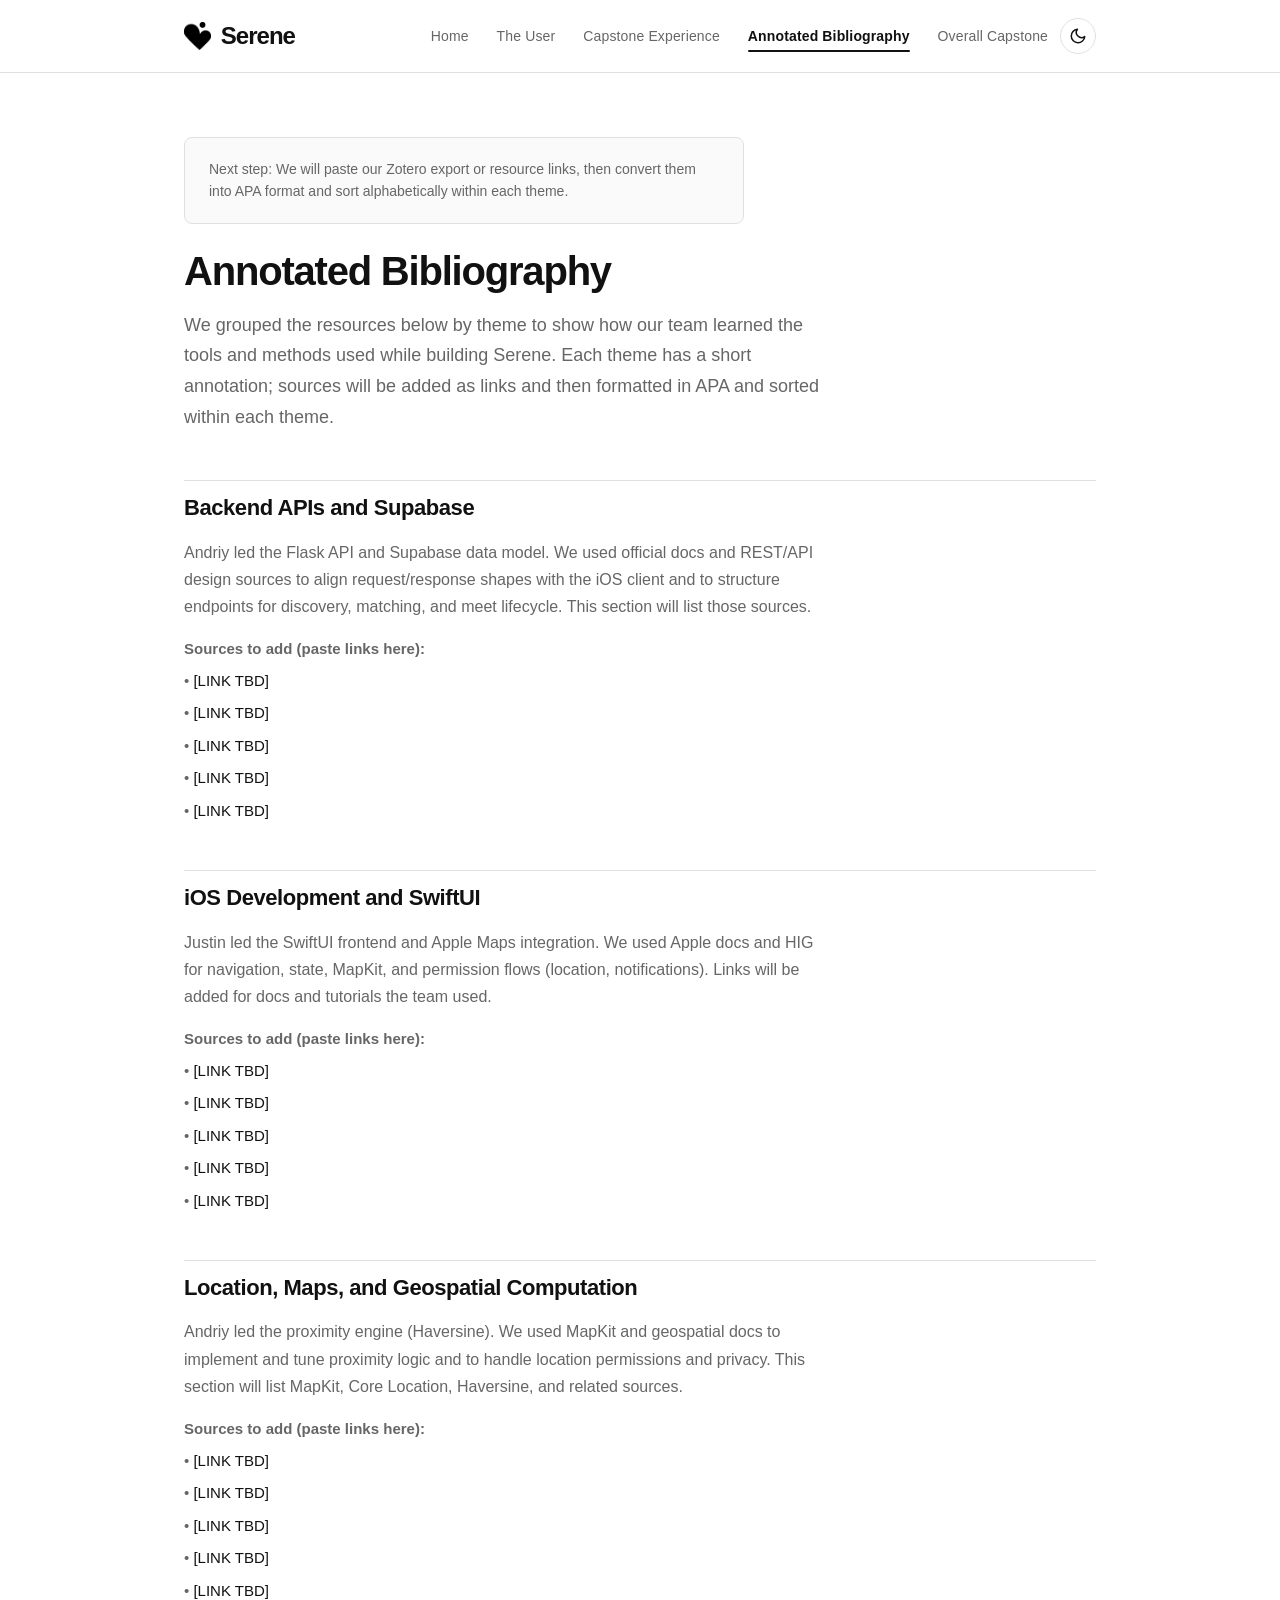
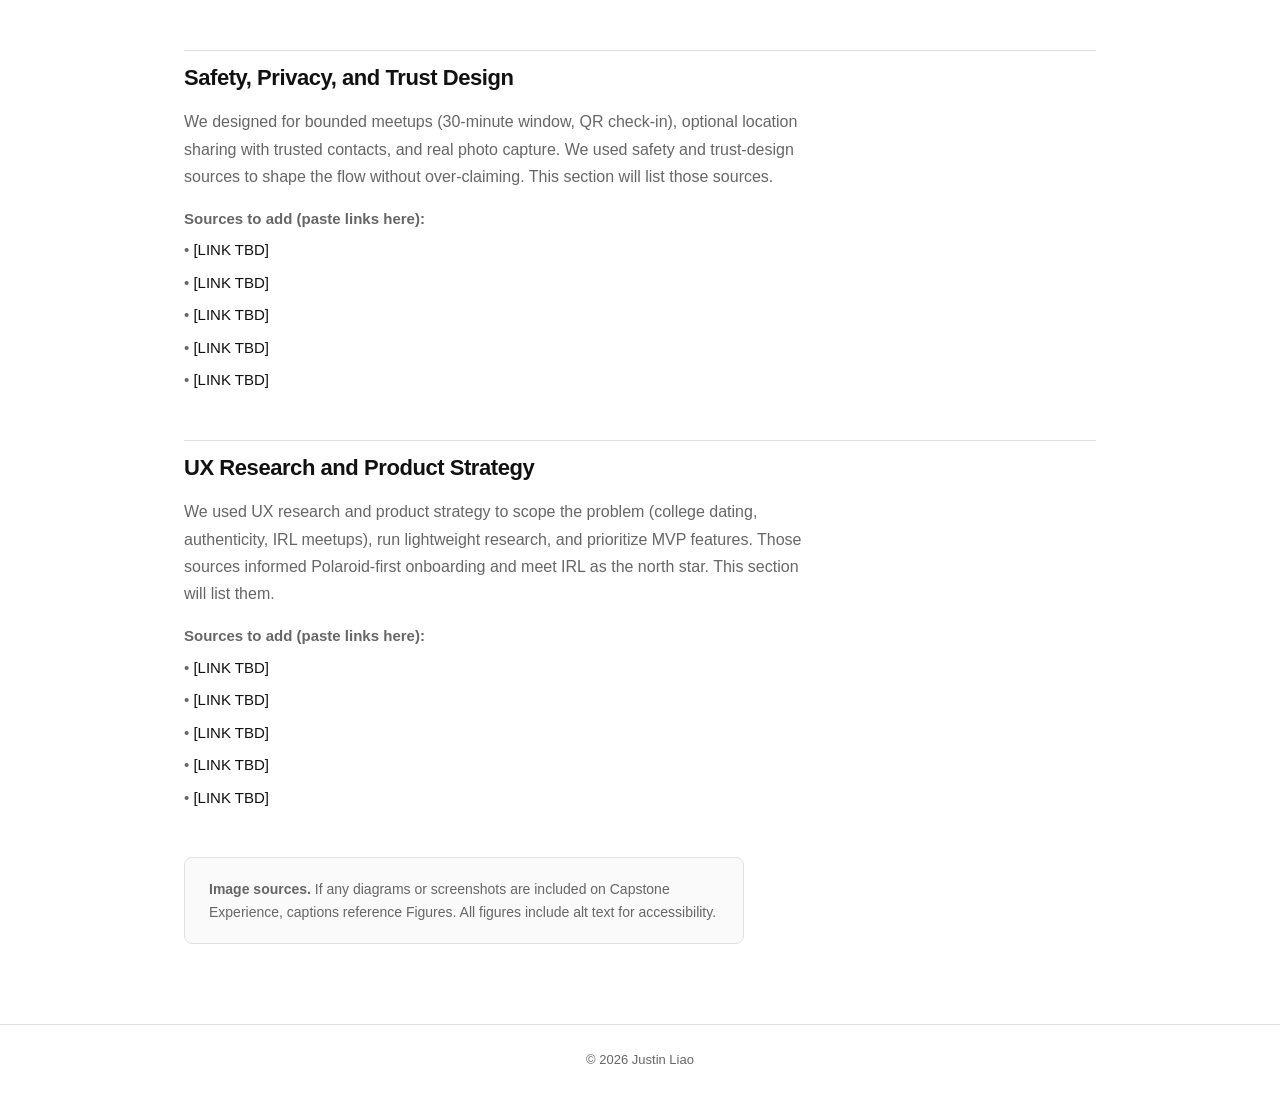
==== commit 654cf7a7: "v1.3 - Update 3" ====
--- a/annotated-bibliography.html
+++ b/annotated-bibliography.html
@@ -111,26 +111,24 @@
     <!-- ========== Main Content ========== -->
     <main id="main" class="site-main">
       <div class="note-box note-top" role="note">
-        <p>Next step: I will paste my Zotero export / resource links, then we will convert them into APA format and sort alphabetically within each theme.</p>
+        <p>Next step: We will paste our Zotero export or resource links, then convert them into APA format and sort alphabetically within each theme.</p>
       </div>
 
       <h1 class="page-title">Annotated Bibliography</h1>
       <p class="page-intro">
-        I grouped the resources below by theme to show how I learned the
-        tools and methods used while building Serene. Each theme has a short
-        annotation; sources will be added as links and then formatted in APA
-        and sorted within each theme.
+        We grouped the resources below by theme to show how our team learned
+        the tools and methods used while building Serene. Each theme has a
+        short annotation; sources will be added as links and then formatted
+        in APA and sorted within each theme.
       </p>
 
       <section class="content-section fade-in">
         <h2>Backend APIs and Supabase</h2>
         <p class="theme-annotation">
-          We used Flask for the REST API and Supabase (Postgres + auth) for
-          persistence. I relied on official docs and REST/API design sources
-          to align request/response shapes with the iOS client and to
-          structure endpoints for discovery, matching, and meet lifecycle.
-          The sources in this section cover API design, Flask, Supabase, and
-          Postgres.
+          Andriy led the Flask API and Supabase data model. We used official
+          docs and REST/API design sources to align request/response shapes
+          with the iOS client and to structure endpoints for discovery,
+          matching, and meet lifecycle. This section will list those sources.
         </p>
         <p class="sources-label">Sources to add (paste links here):</p>
         <ul class="bib-list">
@@ -145,11 +143,10 @@
       <section class="content-section fade-in">
         <h2>iOS Development and SwiftUI</h2>
         <p class="theme-annotation">
-          I built the Serene iOS app in SwiftUI and followed Apple’s
-          documentation and HIG for navigation, state, and MapKit
-          integration. These sources guided architecture choices and
-          permission flows (location, notifications). I’ll add links to the
-          docs and any tutorials or books I used.
+          Justin led the SwiftUI frontend and Apple Maps integration. We used
+          Apple docs and HIG for navigation, state, MapKit, and permission
+          flows (location, notifications). Links will be added for docs and
+          tutorials the team used.
         </p>
         <p class="sources-label">Sources to add (paste links here):</p>
         <ul class="bib-list">
@@ -164,11 +161,10 @@
       <section class="content-section fade-in">
         <h2>Location, Maps, and Geospatial Computation</h2>
         <p class="theme-annotation">
-          We used Haversine distance for “who’s nearby” and Apple MapKit for
-          in-app maps. I referenced geospatial and mapping docs to implement
-          and tune the proximity logic and to handle location permissions
-          and privacy (e.g., no persistent precise location). Sources here
-          will cover MapKit, Core Location, Haversine, and related APIs.
+          Andriy led the proximity engine (Haversine). We used MapKit and
+          geospatial docs to implement and tune proximity logic and to handle
+          location permissions and privacy. This section will list MapKit,
+          Core Location, Haversine, and related sources.
         </p>
         <p class="sources-label">Sources to add (paste links here):</p>
         <ul class="bib-list">
@@ -185,10 +181,8 @@
         <p class="theme-annotation">
           We designed for bounded meetups (30-minute window, QR check-in),
           optional location sharing with trusted contacts, and real photo
-          capture. I used safety and trust-design sources to shape the flow
-          without over-claiming what the app could guarantee. This section
-          will list research and guidelines on privacy, trust, and dating-app
-          safety.
+          capture. We used safety and trust-design sources to shape the flow
+          without over-claiming. This section will list those sources.
         </p>
         <p class="sources-label">Sources to add (paste links here):</p>
         <ul class="bib-list">
@@ -203,12 +197,11 @@
       <section class="content-section fade-in">
         <h2>UX Research and Product Strategy</h2>
         <p class="theme-annotation">
-          I used UX research and product strategy sources to scope the
-          problem (college dating, authenticity, IRL meetups), run lightweight
-          research, and prioritize MVP features. These informed the
-          Polaroid-first onboarding and “meet IRL” as the north star.
-          Sources will include usability, user research methods, and product
-          design references.
+          We used UX research and product strategy to scope the problem
+          (college dating, authenticity, IRL meetups), run lightweight
+          research, and prioritize MVP features. Those sources informed
+          Polaroid-first onboarding and meet IRL as the north star. This
+          section will list them.
         </p>
         <p class="sources-label">Sources to add (paste links here):</p>
         <ul class="bib-list">
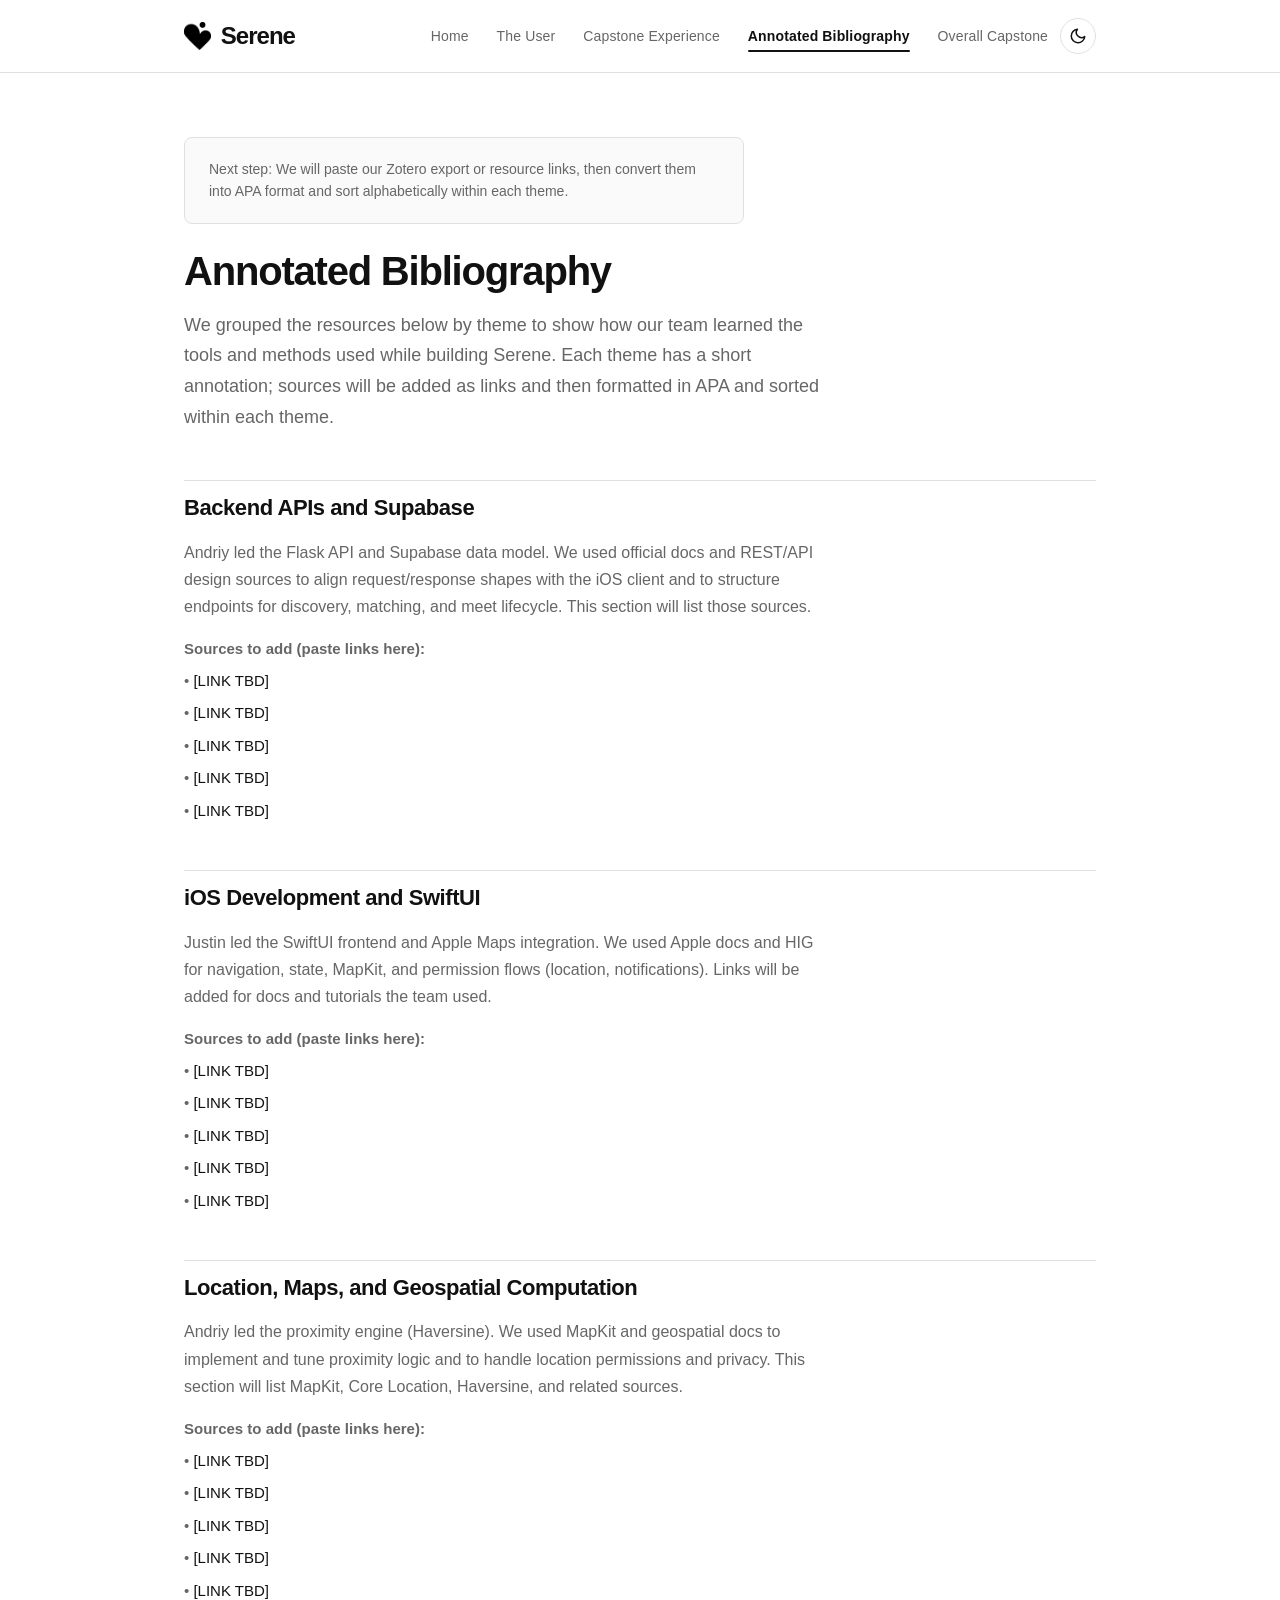
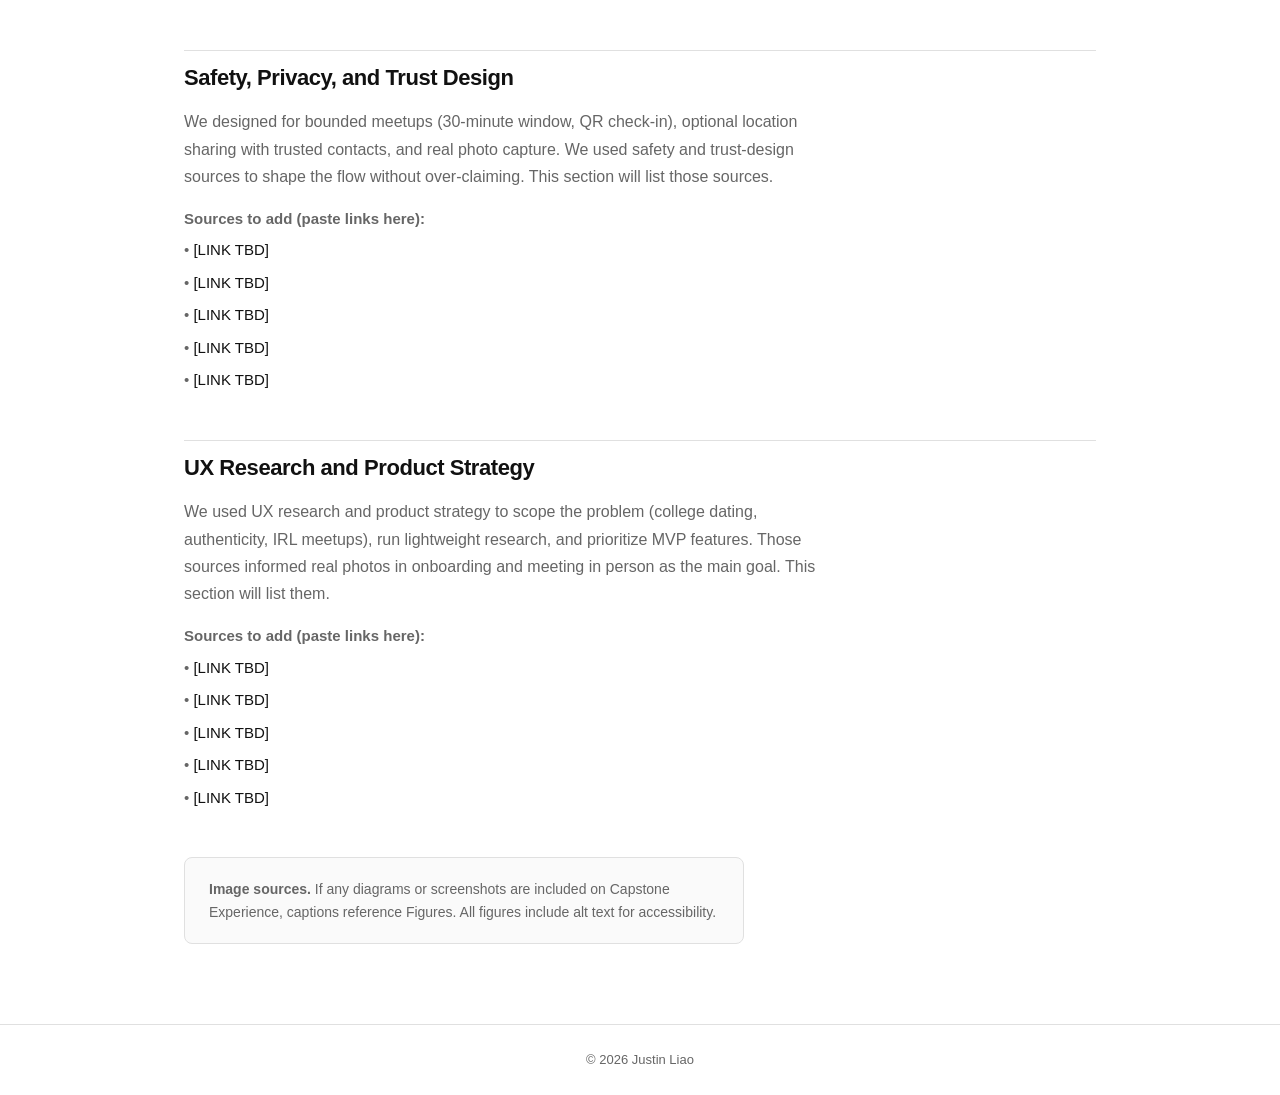
==== commit 37d135ca: "v1.4 - Update 5" ====
--- a/annotated-bibliography.html
+++ b/annotated-bibliography.html
@@ -200,8 +200,8 @@
           We used UX research and product strategy to scope the problem
           (college dating, authenticity, IRL meetups), run lightweight
           research, and prioritize MVP features. Those sources informed
-          Polaroid-first onboarding and meet IRL as the north star. This
-          section will list them.
+          real photos in onboarding and meeting in person as the main goal.
+          This section will list them.
         </p>
         <p class="sources-label">Sources to add (paste links here):</p>
         <ul class="bib-list">
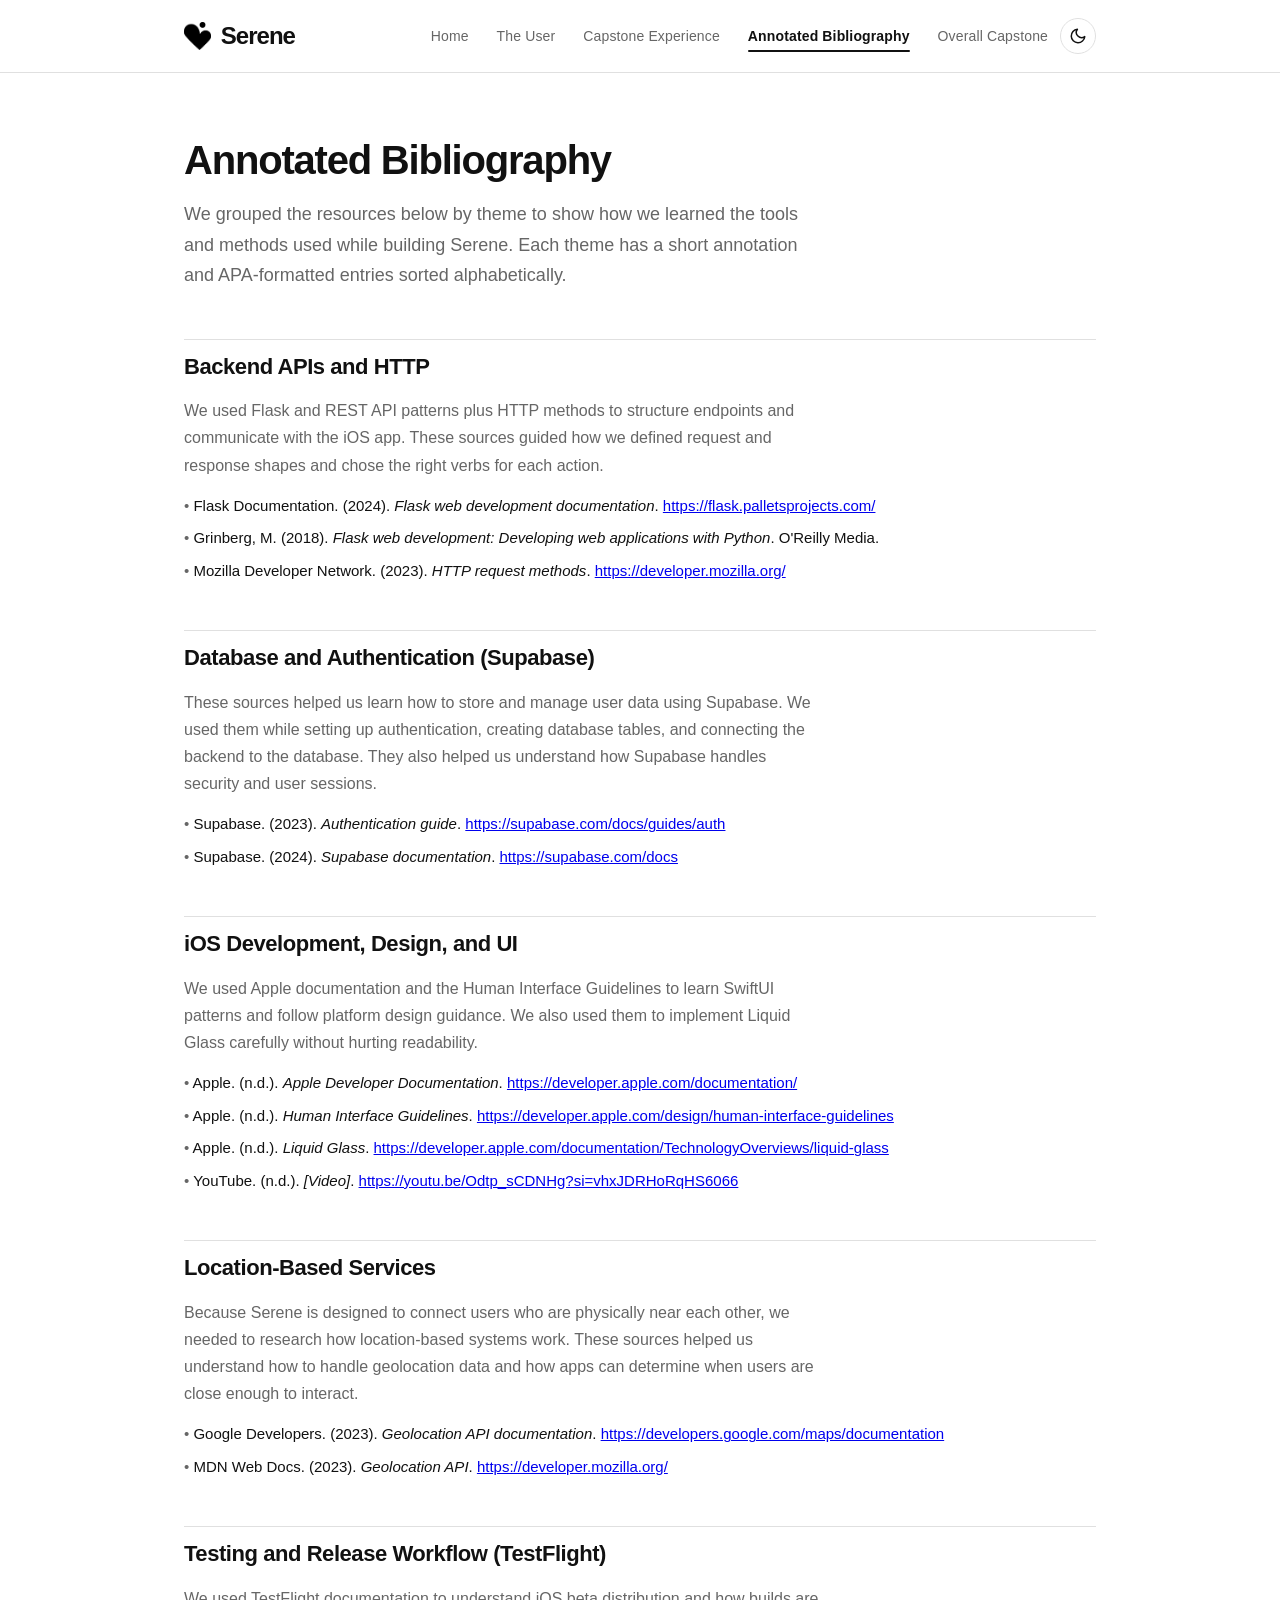
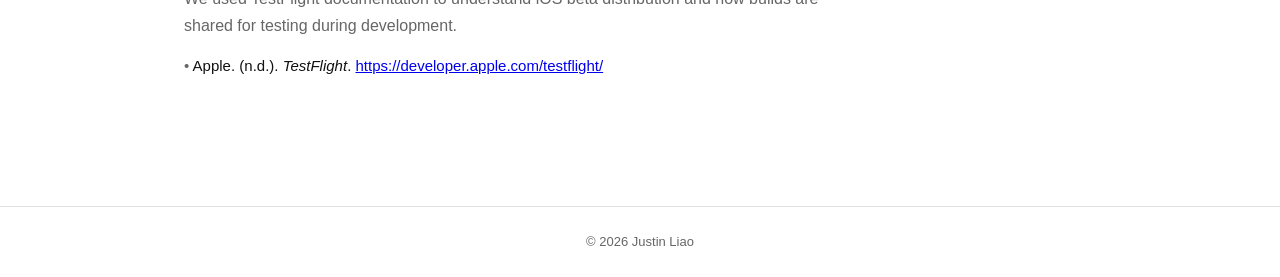
==== commit 1ce987f0: "v1.5 - Update 6" ====
--- a/annotated-bibliography.html
+++ b/annotated-bibliography.html
@@ -110,112 +110,86 @@
 
     <!-- ========== Main Content ========== -->
     <main id="main" class="site-main">
-      <div class="note-box note-top" role="note">
-        <p>Next step: We will paste our Zotero export or resource links, then convert them into APA format and sort alphabetically within each theme.</p>
-      </div>
-
       <h1 class="page-title">Annotated Bibliography</h1>
       <p class="page-intro">
-        We grouped the resources below by theme to show how our team learned
-        the tools and methods used while building Serene. Each theme has a
-        short annotation; sources will be added as links and then formatted
-        in APA and sorted within each theme.
+        We grouped the resources below by theme to show how we learned the
+        tools and methods used while building Serene. Each theme has a
+        short annotation and APA-formatted entries sorted alphabetically.
       </p>
 
       <section class="content-section fade-in">
-        <h2>Backend APIs and Supabase</h2>
-        <p class="theme-annotation">
-          Andriy led the Flask API and Supabase data model. We used official
-          docs and REST/API design sources to align request/response shapes
-          with the iOS client and to structure endpoints for discovery,
-          matching, and meet lifecycle. This section will list those sources.
-        </p>
-        <p class="sources-label">Sources to add (paste links here):</p>
-        <ul class="bib-list">
-          <li>[LINK TBD]</li>
-          <li>[LINK TBD]</li>
-          <li>[LINK TBD]</li>
-          <li>[LINK TBD]</li>
-          <li>[LINK TBD]</li>
-        </ul>
-      </section>
-
-      <section class="content-section fade-in">
-        <h2>iOS Development and SwiftUI</h2>
-        <p class="theme-annotation">
-          Justin led the SwiftUI frontend and Apple Maps integration. We used
-          Apple docs and HIG for navigation, state, MapKit, and permission
-          flows (location, notifications). Links will be added for docs and
-          tutorials the team used.
-        </p>
-        <p class="sources-label">Sources to add (paste links here):</p>
-        <ul class="bib-list">
-          <li>[LINK TBD]</li>
-          <li>[LINK TBD]</li>
-          <li>[LINK TBD]</li>
-          <li>[LINK TBD]</li>
-          <li>[LINK TBD]</li>
-        </ul>
-      </section>
-
-      <section class="content-section fade-in">
-        <h2>Location, Maps, and Geospatial Computation</h2>
-        <p class="theme-annotation">
-          Andriy led the proximity engine (Haversine). We used MapKit and
-          geospatial docs to implement and tune proximity logic and to handle
-          location permissions and privacy. This section will list MapKit,
-          Core Location, Haversine, and related sources.
-        </p>
-        <p class="sources-label">Sources to add (paste links here):</p>
-        <ul class="bib-list">
-          <li>[LINK TBD]</li>
-          <li>[LINK TBD]</li>
-          <li>[LINK TBD]</li>
-          <li>[LINK TBD]</li>
-          <li>[LINK TBD]</li>
-        </ul>
-      </section>
-
-      <section class="content-section fade-in">
-        <h2>Safety, Privacy, and Trust Design</h2>
-        <p class="theme-annotation">
-          We designed for bounded meetups (30-minute window, QR check-in),
-          optional location sharing with trusted contacts, and real photo
-          capture. We used safety and trust-design sources to shape the flow
-          without over-claiming. This section will list those sources.
-        </p>
-        <p class="sources-label">Sources to add (paste links here):</p>
-        <ul class="bib-list">
-          <li>[LINK TBD]</li>
-          <li>[LINK TBD]</li>
-          <li>[LINK TBD]</li>
-          <li>[LINK TBD]</li>
-          <li>[LINK TBD]</li>
-        </ul>
-      </section>
-
-      <section class="content-section fade-in">
-        <h2>UX Research and Product Strategy</h2>
-        <p class="theme-annotation">
-          We used UX research and product strategy to scope the problem
-          (college dating, authenticity, IRL meetups), run lightweight
-          research, and prioritize MVP features. Those sources informed
-          real photos in onboarding and meeting in person as the main goal.
-          This section will list them.
-        </p>
-        <p class="sources-label">Sources to add (paste links here):</p>
-        <ul class="bib-list">
-          <li>[LINK TBD]</li>
-          <li>[LINK TBD]</li>
-          <li>[LINK TBD]</li>
-          <li>[LINK TBD]</li>
-          <li>[LINK TBD]</li>
-        </ul>
-      </section>
-
-      <div class="note-box" role="note">
-        <p><strong>Image sources.</strong> If any diagrams or screenshots are included on Capstone Experience, captions reference Figures. All figures include alt text for accessibility.</p>
-      </div>
+        <h2>Backend APIs and HTTP</h2>
+        <p class="theme-annotation">
+          We used Flask and REST API patterns plus HTTP methods to structure
+          endpoints and communicate with the iOS app. These sources guided
+          how we defined request and response shapes and chose the right
+          verbs for each action.
+        </p>
+        <ul class="bib-list">
+          <li>Flask Documentation. (2024). <cite>Flask web development documentation</cite>. <a href="https://flask.palletsprojects.com/" target="_blank" rel="noopener noreferrer">https://flask.palletsprojects.com/</a></li>
+          <li>Grinberg, M. (2018). <cite>Flask web development: Developing web applications with Python</cite>. O'Reilly Media.</li>
+          <li>Mozilla Developer Network. (2023). <cite>HTTP request methods</cite>. <a href="https://developer.mozilla.org/en-US/docs/Web/HTTP/Methods" target="_blank" rel="noopener noreferrer">https://developer.mozilla.org/</a></li>
+        </ul>
+      </section>
+
+      <section class="content-section fade-in">
+        <h2>Database and Authentication (Supabase)</h2>
+        <p class="theme-annotation">
+          These sources helped us learn how to store and manage user data
+          using Supabase. We used them while setting up authentication,
+          creating database tables, and connecting the backend to the
+          database. They also helped us understand how Supabase handles
+          security and user sessions.
+        </p>
+        <ul class="bib-list">
+          <li>Supabase. (2023). <cite>Authentication guide</cite>. <a href="https://supabase.com/docs/guides/auth" target="_blank" rel="noopener noreferrer">https://supabase.com/docs/guides/auth</a></li>
+          <li>Supabase. (2024). <cite>Supabase documentation</cite>. <a href="https://supabase.com/docs" target="_blank" rel="noopener noreferrer">https://supabase.com/docs</a></li>
+        </ul>
+      </section>
+
+      <section class="content-section fade-in">
+        <h2>iOS Development, Design, and UI</h2>
+        <p class="theme-annotation">
+          We used Apple documentation and the Human Interface Guidelines to
+          learn SwiftUI patterns and follow platform design guidance. We
+          also used them to implement Liquid Glass carefully without hurting
+          readability.
+        </p>
+        <ul class="bib-list">
+          <li>Apple. (n.d.). <cite>Apple Developer Documentation</cite>. <a href="https://developer.apple.com/documentation/" target="_blank" rel="noopener noreferrer">https://developer.apple.com/documentation/</a></li>
+          <li>Apple. (n.d.). <cite>Human Interface Guidelines</cite>. <a href="https://developer.apple.com/design/human-interface-guidelines" target="_blank" rel="noopener noreferrer">https://developer.apple.com/design/human-interface-guidelines</a></li>
+          <li>Apple. (n.d.). <cite>Liquid Glass</cite>. <a href="https://developer.apple.com/documentation/TechnologyOverviews/liquid-glass" target="_blank" rel="noopener noreferrer">https://developer.apple.com/documentation/TechnologyOverviews/liquid-glass</a></li>
+          <li>YouTube. (n.d.). <cite>[Video]</cite>. <a href="https://youtu.be/Odtp_sCDNHg?si=vhxJDRHoRqHS6066" target="_blank" rel="noopener noreferrer">https://youtu.be/Odtp_sCDNHg?si=vhxJDRHoRqHS6066</a></li>
+        </ul>
+      </section>
+
+      <section class="content-section fade-in">
+        <h2>Location-Based Services</h2>
+        <p class="theme-annotation">
+          Because Serene is designed to connect users who are physically
+          near each other, we needed to research how location-based systems
+          work. These sources helped us understand how to handle geolocation
+          data and how apps can determine when users are close enough to
+          interact.
+        </p>
+        <ul class="bib-list">
+          <li>Google Developers. (2023). <cite>Geolocation API documentation</cite>. <a href="https://developers.google.com/maps/documentation" target="_blank" rel="noopener noreferrer">https://developers.google.com/maps/documentation</a></li>
+          <li>MDN Web Docs. (2023). <cite>Geolocation API</cite>. <a href="https://developer.mozilla.org/en-US/docs/Web/API/Geolocation_API" target="_blank" rel="noopener noreferrer">https://developer.mozilla.org/</a></li>
+        </ul>
+      </section>
+
+      <section class="content-section fade-in">
+        <h2>Testing and Release Workflow (TestFlight)</h2>
+        <p class="theme-annotation">
+          We used TestFlight documentation to understand iOS beta
+          distribution and how builds are shared for testing during
+          development.
+        </p>
+        <ul class="bib-list">
+          <li>Apple. (n.d.). <cite>TestFlight</cite>. <a href="https://developer.apple.com/testflight/" target="_blank" rel="noopener noreferrer">https://developer.apple.com/testflight/</a></li>
+        </ul>
+      </section>
+
     </main>
 
     <!-- ========== Footer ========== -->
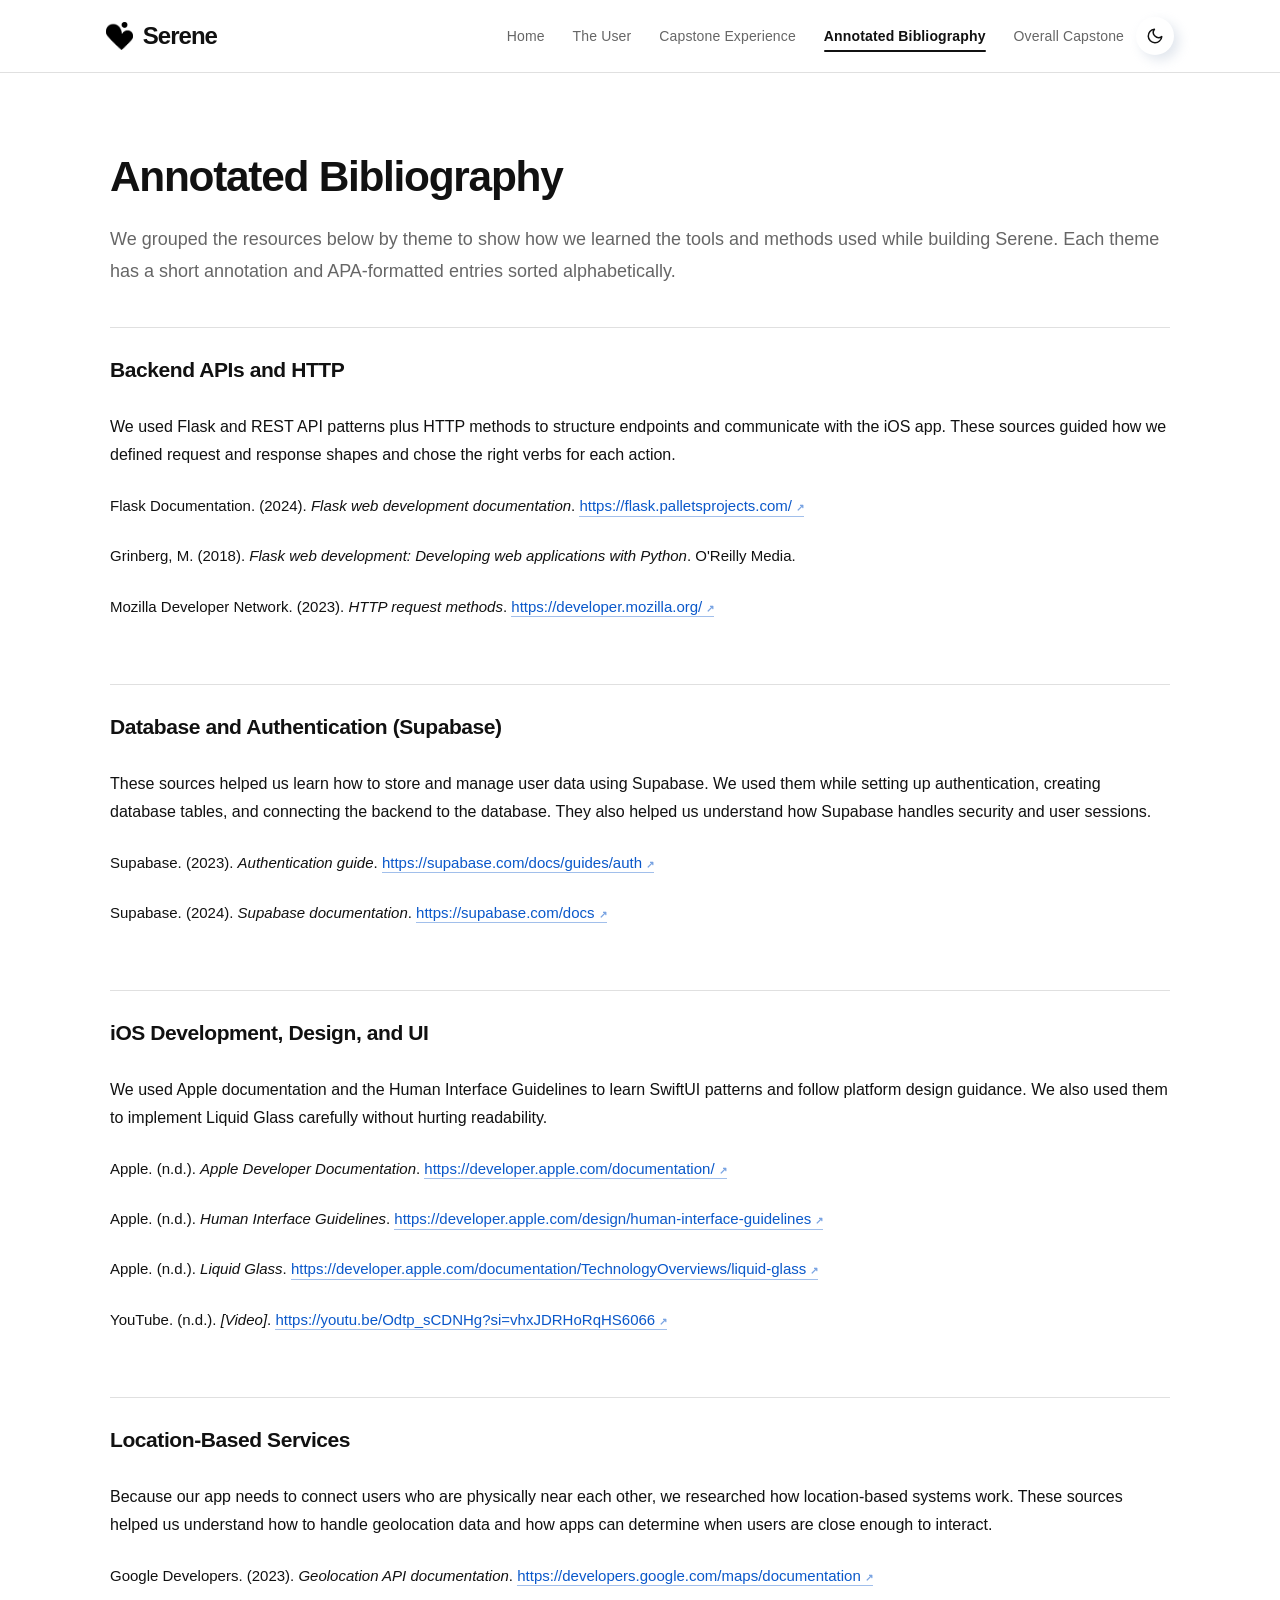
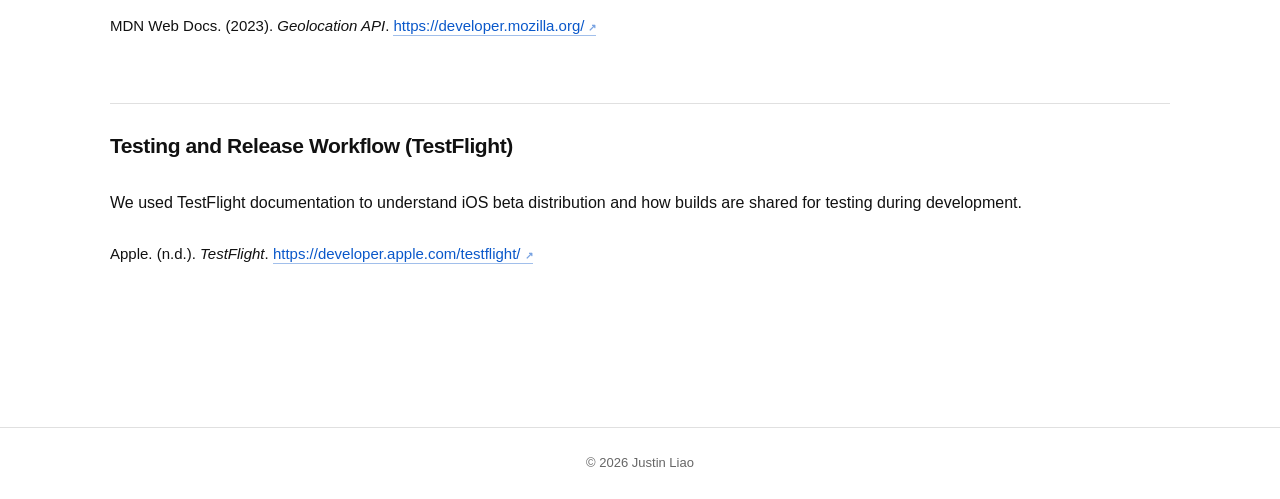
==== commit 30181305: "v1.6 - Last Update" ====
--- a/annotated-bibliography.html
+++ b/annotated-bibliography.html
@@ -110,8 +110,8 @@
 
     <!-- ========== Main Content ========== -->
     <main id="main" class="site-main">
-      <h1 class="page-title">Annotated Bibliography</h1>
-      <p class="page-intro">
+      <h1 class="page-title fade-in">Annotated Bibliography</h1>
+      <p class="page-intro fade-in">
         We grouped the resources below by theme to show how we learned the
         tools and methods used while building Serene. Each theme has a
         short annotation and APA-formatted entries sorted alphabetically.
@@ -125,11 +125,9 @@
           how we defined request and response shapes and chose the right
           verbs for each action.
         </p>
-        <ul class="bib-list">
-          <li>Flask Documentation. (2024). <cite>Flask web development documentation</cite>. <a href="https://flask.palletsprojects.com/" target="_blank" rel="noopener noreferrer">https://flask.palletsprojects.com/</a></li>
-          <li>Grinberg, M. (2018). <cite>Flask web development: Developing web applications with Python</cite>. O'Reilly Media.</li>
-          <li>Mozilla Developer Network. (2023). <cite>HTTP request methods</cite>. <a href="https://developer.mozilla.org/en-US/docs/Web/HTTP/Methods" target="_blank" rel="noopener noreferrer">https://developer.mozilla.org/</a></li>
-        </ul>
+        <p class="bib-entry">Flask Documentation. (2024). <cite>Flask web development documentation</cite>. <a href="https://flask.palletsprojects.com/" target="_blank" rel="noopener noreferrer">https://flask.palletsprojects.com/</a></p>
+        <p class="bib-entry">Grinberg, M. (2018). <cite>Flask web development: Developing web applications with Python</cite>. O'Reilly Media.</p>
+        <p class="bib-entry">Mozilla Developer Network. (2023). <cite>HTTP request methods</cite>. <a href="https://developer.mozilla.org/en-US/docs/Web/HTTP/Methods" target="_blank" rel="noopener noreferrer">https://developer.mozilla.org/</a></p>
       </section>
 
       <section class="content-section fade-in">
@@ -141,10 +139,8 @@
           database. They also helped us understand how Supabase handles
           security and user sessions.
         </p>
-        <ul class="bib-list">
-          <li>Supabase. (2023). <cite>Authentication guide</cite>. <a href="https://supabase.com/docs/guides/auth" target="_blank" rel="noopener noreferrer">https://supabase.com/docs/guides/auth</a></li>
-          <li>Supabase. (2024). <cite>Supabase documentation</cite>. <a href="https://supabase.com/docs" target="_blank" rel="noopener noreferrer">https://supabase.com/docs</a></li>
-        </ul>
+        <p class="bib-entry">Supabase. (2023). <cite>Authentication guide</cite>. <a href="https://supabase.com/docs/guides/auth" target="_blank" rel="noopener noreferrer">https://supabase.com/docs/guides/auth</a></p>
+        <p class="bib-entry">Supabase. (2024). <cite>Supabase documentation</cite>. <a href="https://supabase.com/docs" target="_blank" rel="noopener noreferrer">https://supabase.com/docs</a></p>
       </section>
 
       <section class="content-section fade-in">
@@ -155,27 +151,22 @@
           also used them to implement Liquid Glass carefully without hurting
           readability.
         </p>
-        <ul class="bib-list">
-          <li>Apple. (n.d.). <cite>Apple Developer Documentation</cite>. <a href="https://developer.apple.com/documentation/" target="_blank" rel="noopener noreferrer">https://developer.apple.com/documentation/</a></li>
-          <li>Apple. (n.d.). <cite>Human Interface Guidelines</cite>. <a href="https://developer.apple.com/design/human-interface-guidelines" target="_blank" rel="noopener noreferrer">https://developer.apple.com/design/human-interface-guidelines</a></li>
-          <li>Apple. (n.d.). <cite>Liquid Glass</cite>. <a href="https://developer.apple.com/documentation/TechnologyOverviews/liquid-glass" target="_blank" rel="noopener noreferrer">https://developer.apple.com/documentation/TechnologyOverviews/liquid-glass</a></li>
-          <li>YouTube. (n.d.). <cite>[Video]</cite>. <a href="https://youtu.be/Odtp_sCDNHg?si=vhxJDRHoRqHS6066" target="_blank" rel="noopener noreferrer">https://youtu.be/Odtp_sCDNHg?si=vhxJDRHoRqHS6066</a></li>
-        </ul>
+        <p class="bib-entry">Apple. (n.d.). <cite>Apple Developer Documentation</cite>. <a href="https://developer.apple.com/documentation/" target="_blank" rel="noopener noreferrer">https://developer.apple.com/documentation/</a></p>
+        <p class="bib-entry">Apple. (n.d.). <cite>Human Interface Guidelines</cite>. <a href="https://developer.apple.com/design/human-interface-guidelines" target="_blank" rel="noopener noreferrer">https://developer.apple.com/design/human-interface-guidelines</a></p>
+        <p class="bib-entry">Apple. (n.d.). <cite>Liquid Glass</cite>. <a href="https://developer.apple.com/documentation/TechnologyOverviews/liquid-glass" target="_blank" rel="noopener noreferrer">https://developer.apple.com/documentation/TechnologyOverviews/liquid-glass</a></p>
+        <p class="bib-entry">YouTube. (n.d.). <cite>[Video]</cite>. <a href="https://youtu.be/Odtp_sCDNHg?si=vhxJDRHoRqHS6066" target="_blank" rel="noopener noreferrer">https://youtu.be/Odtp_sCDNHg?si=vhxJDRHoRqHS6066</a></p>
       </section>
 
       <section class="content-section fade-in">
         <h2>Location-Based Services</h2>
         <p class="theme-annotation">
-          Because Serene is designed to connect users who are physically
-          near each other, we needed to research how location-based systems
-          work. These sources helped us understand how to handle geolocation
+          Because our app needs to connect users who are physically near each
+          other, we researched how location-based systems work. These sources helped us understand how to handle geolocation
           data and how apps can determine when users are close enough to
           interact.
         </p>
-        <ul class="bib-list">
-          <li>Google Developers. (2023). <cite>Geolocation API documentation</cite>. <a href="https://developers.google.com/maps/documentation" target="_blank" rel="noopener noreferrer">https://developers.google.com/maps/documentation</a></li>
-          <li>MDN Web Docs. (2023). <cite>Geolocation API</cite>. <a href="https://developer.mozilla.org/en-US/docs/Web/API/Geolocation_API" target="_blank" rel="noopener noreferrer">https://developer.mozilla.org/</a></li>
-        </ul>
+        <p class="bib-entry">Google Developers. (2023). <cite>Geolocation API documentation</cite>. <a href="https://developers.google.com/maps/documentation" target="_blank" rel="noopener noreferrer">https://developers.google.com/maps/documentation</a></p>
+        <p class="bib-entry">MDN Web Docs. (2023). <cite>Geolocation API</cite>. <a href="https://developer.mozilla.org/en-US/docs/Web/API/Geolocation_API" target="_blank" rel="noopener noreferrer">https://developer.mozilla.org/</a></p>
       </section>
 
       <section class="content-section fade-in">
@@ -185,9 +176,7 @@
           distribution and how builds are shared for testing during
           development.
         </p>
-        <ul class="bib-list">
-          <li>Apple. (n.d.). <cite>TestFlight</cite>. <a href="https://developer.apple.com/testflight/" target="_blank" rel="noopener noreferrer">https://developer.apple.com/testflight/</a></li>
-        </ul>
+        <p class="bib-entry">Apple. (n.d.). <cite>TestFlight</cite>. <a href="https://developer.apple.com/testflight/" target="_blank" rel="noopener noreferrer">https://developer.apple.com/testflight/</a></p>
       </section>
 
     </main>
--- a/assets/css/styles.css
+++ b/assets/css/styles.css
@@ -27,9 +27,34 @@
   --font-stack:
     -apple-system, BlinkMacSystemFont, "SF Pro Display", "Segoe UI", Roboto,
     Helvetica, Arial, sans-serif, "Apple Color Emoji", "Segoe UI Emoji";
-  --max-width: 960px;
+  --max-width: 1140px;
   --nav-height: 72px;
   --transition-base: 0.3s cubic-bezier(0.25, 0.46, 0.45, 0.94);
+  /* Vertical rhythm — simple, breathable layout */
+  --space-xs: 0.5rem;
+  --space-sm: 1rem;
+  --space-md: 1.5rem;
+  --space-lg: 2.5rem;
+  --space-xl: 4rem;
+  --prose-line: 1.75;
+  /* Inline & text links */
+  --link: #0a58ca;
+  --link-hover: #063a8a;
+  --link-border: rgba(10, 88, 202, 0.38);
+  --link-chip-bg: rgba(10, 88, 202, 0.07);
+  --link-chip-bg-hover: rgba(10, 88, 202, 0.13);
+  --link-focus-ring: rgba(10, 88, 202, 0.45);
+  /* Neumorphic + glow (light) — soft dual shadows + accent for hovers */
+  --shadow-neu-flat:
+    5px 5px 12px rgba(163, 177, 198, 0.32), -5px -5px 12px rgba(255, 255, 255, 0.95);
+  --shadow-neu-raised:
+    7px 7px 16px rgba(163, 177, 198, 0.38), -4px -4px 10px rgba(255, 255, 255, 1);
+  --shadow-neu-hover:
+    8px 8px 20px rgba(163, 177, 198, 0.42), 0 0 28px rgba(10, 88, 202, 0.12);
+  --glow-accent-soft: rgba(10, 88, 202, 0.12);
+  --glow-accent-mid: rgba(10, 88, 202, 0.32);
+  --glow-accent-strong: rgba(10, 88, 202, 0.18);
+  --transition-bounce: 0.38s cubic-bezier(0.34, 1.3, 0.64, 1);
 }
 
 /* --- Dark Theme --- */
@@ -44,6 +69,23 @@
   --header-bg: rgba(10, 10, 10, 0.96);
   --shadow-card: 0 2px 12px rgba(0, 0, 0, 0.3);
   --shadow-card-hover: 0 8px 30px rgba(0, 0, 0, 0.5);
+  --link: #6ea8fe;
+  --link-hover: #a8c8ff;
+  --link-border: rgba(110, 168, 254, 0.42);
+  --link-chip-bg: rgba(110, 168, 254, 0.1);
+  --link-chip-bg-hover: rgba(110, 168, 254, 0.18);
+  --link-focus-ring: rgba(110, 168, 254, 0.55);
+  /* Neumorphic + glow (dark) */
+  --shadow-neu-flat:
+    6px 6px 18px rgba(0, 0, 0, 0.65), -2px -2px 10px rgba(255, 255, 255, 0.03);
+  --shadow-neu-raised:
+    8px 8px 22px rgba(0, 0, 0, 0.72), -2px -2px 12px rgba(255, 255, 255, 0.04);
+  --shadow-neu-hover:
+    10px 10px 28px rgba(0, 0, 0, 0.78), 0 0 36px rgba(110, 168, 254, 0.14);
+  --glow-accent-soft: rgba(110, 168, 254, 0.14);
+  --glow-accent-mid: rgba(110, 168, 254, 0.4);
+  --glow-accent-strong: rgba(110, 168, 254, 0.22);
+  --transition-bounce: 0.38s cubic-bezier(0.34, 1.3, 0.64, 1);
 }
 
 html {
@@ -56,7 +98,7 @@
   font-family: var(--font-stack);
   color: var(--color-text);
   background: var(--color-bg);
-  line-height: 1.7;
+  line-height: var(--prose-line);
   -webkit-font-smoothing: antialiased;
   -moz-osx-font-smoothing: grayscale;
   transition:
@@ -103,7 +145,7 @@
   justify-content: space-between;
   max-width: var(--max-width);
   margin: 0 auto;
-  padding: 0 24px;
+  padding: 0 clamp(20px, 4vw, 36px);
   height: var(--nav-height);
 }
 
@@ -125,7 +167,8 @@
 
 .site-title:hover {
   color: var(--color-hover);
-  opacity: 0.85;
+  opacity: 0.92;
+  filter: drop-shadow(0 0 14px var(--glow-accent-soft));
 }
 
 /* --- Logo image --- */
@@ -163,27 +206,33 @@
 
 /* --- Theme Toggle Button --- */
 .theme-toggle {
-  background: none;
-  border: 1px solid var(--color-border);
+  background: var(--color-bg);
+  border: none;
   border-radius: 50%;
-  width: 36px;
-  height: 36px;
+  width: 38px;
+  height: 38px;
   display: flex;
   align-items: center;
   justify-content: center;
   cursor: pointer;
   color: var(--color-text);
-  transition:
-    border-color var(--transition-base),
-    background var(--transition-base),
-    transform 0.2s;
+  box-shadow: var(--shadow-neu-flat);
+  transition:
+    box-shadow var(--transition-bounce),
+    transform var(--transition-bounce),
+    filter var(--transition-base);
   flex-shrink: 0;
 }
 
 .theme-toggle:hover {
-  border-color: var(--color-text);
-  background: var(--color-surface);
-  transform: rotate(15deg);
+  box-shadow: var(--shadow-neu-hover);
+  transform: rotate(18deg) scale(1.06);
+  filter: drop-shadow(0 0 12px var(--glow-accent-soft));
+}
+
+.theme-toggle:active {
+  box-shadow: var(--shadow-neu-flat);
+  transform: rotate(12deg) scale(0.98);
 }
 
 .theme-toggle:focus-visible {
@@ -230,7 +279,10 @@
   text-decoration: none;
   padding: 6px 0;
   letter-spacing: 0.01em;
-  transition: color var(--transition-base);
+  transition:
+    color var(--transition-base),
+    text-shadow var(--transition-base),
+    filter var(--transition-base);
 }
 
 .nav-list a::before {
@@ -240,7 +292,7 @@
   left: 50%;
   width: 0;
   height: 2px;
-  background: var(--color-accent);
+  background: var(--link);
   transition:
     width var(--transition-base),
     left var(--transition-base);
@@ -250,11 +302,13 @@
 .nav-list a:hover::before {
   width: 100%;
   left: 0;
+  box-shadow: 0 0 12px var(--glow-accent-mid);
 }
 
 .nav-list a:hover,
 .nav-list a:focus-visible {
-  color: var(--color-text);
+  color: var(--link);
+  text-shadow: 0 0 20px var(--glow-accent-soft);
 }
 
 /* Active page indicator */
@@ -276,7 +330,7 @@
 
 /* Focus ring for keyboard navigation */
 .nav-list a:focus-visible {
-  outline: 2px solid var(--color-text);
+  outline: 2px solid var(--link-focus-ring);
   outline-offset: 4px;
   border-radius: 2px;
 }
@@ -308,8 +362,48 @@
 .site-main {
   max-width: var(--max-width);
   margin: 0 auto;
-  padding: 64px 24px 80px;
+  padding: clamp(3rem, 8vw, 5rem) clamp(20px, 4vw, 40px)
+    clamp(4rem, 10vw, 6rem);
   min-height: calc(100vh - var(--nav-height) - 80px);
+}
+
+/* --- Content links: prose, bibliography, form links (not cards / nav / back) --- */
+.site-main p:not(.back-link) a:not(.quick-link):not(.reflection-link) {
+  color: var(--link);
+  text-decoration: none;
+  font-weight: 500;
+  border-bottom: 1px solid var(--link-border);
+  padding-bottom: 0.1em;
+  transition:
+    color 0.2s ease,
+    border-color 0.2s ease,
+    background-color 0.2s ease;
+}
+
+.site-main p:not(.back-link) a:not(.quick-link):not(.reflection-link):hover {
+  color: var(--link-hover);
+  border-bottom-color: var(--link-hover);
+}
+
+.site-main p:not(.back-link) a:not(.quick-link):not(.reflection-link):focus-visible {
+  outline: 2px solid var(--link-focus-ring);
+  outline-offset: 3px;
+  border-bottom-color: transparent;
+  border-radius: 3px;
+}
+
+/* External URLs: small affordance (no HTML change) */
+.site-main
+  p:not(.back-link)
+  a[target="_blank"]:not(.quick-link):not(.reflection-link)::after {
+  content: " ↗";
+  font-size: 0.68em;
+  font-weight: 700;
+  opacity: 0.55;
+  text-decoration: none;
+  border: 0;
+  margin-left: 0.12em;
+  white-space: nowrap;
 }
 
 /* --- Scroll-reveal animation --- */
@@ -336,56 +430,94 @@
 .fade-in:nth-child(4) {
   transition-delay: 0.24s;
 }
+.fade-in:nth-child(5) {
+  transition-delay: 0.32s;
+}
+.fade-in:nth-child(6) {
+  transition-delay: 0.4s;
+}
+.fade-in:nth-child(7) {
+  transition-delay: 0.48s;
+}
+.fade-in:nth-child(8) {
+  transition-delay: 0.56s;
+}
 
 .page-title {
-  font-size: 2.5rem;
+  font-size: clamp(1.85rem, 4vw, 2.65rem);
   font-weight: 700;
   letter-spacing: -0.03em;
-  line-height: 1.15;
-  margin-bottom: 16px;
+  line-height: 1.12;
+  margin-bottom: var(--space-md);
 }
 
 .page-intro {
   font-size: 1.125rem;
   color: var(--color-muted);
-  max-width: 640px;
-  margin-bottom: 48px;
+  max-width: none;
+  width: 100%;
+  margin-bottom: var(--space-lg);
+  line-height: var(--prose-line);
+}
+
+/* Landing / hero copy after tagline */
+.overview {
+  font-size: 1.0625rem;
+  color: var(--color-text);
+  line-height: var(--prose-line);
+  margin-bottom: var(--space-md);
+  max-width: none;
 }
 
 /* --- Section --- */
 .content-section {
-  margin-bottom: 48px;
+  margin-bottom: var(--space-xl);
 }
 
 .content-section h2 {
-  font-size: 1.375rem;
+  font-size: 1.3125rem;
   font-weight: 600;
   letter-spacing: -0.02em;
-  margin-bottom: 12px;
-  padding-top: 8px;
+  margin-bottom: var(--space-md);
+  margin-top: 0;
+  padding-top: var(--space-md);
   border-top: 1px solid var(--color-border);
 }
 
 .content-section h3 {
   font-size: 1.125rem;
   font-weight: 600;
-  margin-top: 20px;
-  margin-bottom: 8px;
+  margin-top: var(--space-lg);
+  margin-bottom: var(--space-sm);
   color: var(--color-text);
 }
 
 .content-section p {
-  color: var(--color-muted);
-  max-width: 640px;
+  color: var(--color-text);
+  max-width: none;
+  width: 100%;
+  margin-bottom: var(--space-md);
+  line-height: var(--prose-line);
   transition: color var(--transition-base);
+}
+
+.content-section p:last-child {
+  margin-bottom: 0;
+}
+
+/* Nested cards: avoid double vertical rhythm from section paragraph rules */
+.content-section .team-cards p,
+.content-section .reflection-cards p,
+.content-section .reflection-card p {
+  margin-bottom: 0;
 }
 
 /* --- Quick Links (Landing Page) --- */
 .quick-links {
   display: grid;
-  grid-template-columns: repeat(auto-fit, minmax(200px, 1fr));
-  gap: 16px;
-  margin-top: 24px;
+  grid-template-columns: repeat(auto-fit, minmax(220px, 1fr));
+  gap: var(--space-md);
+  margin-top: var(--space-md);
 }
 
 .quick-link {
@@ -393,27 +525,27 @@
   align-items: center;
   gap: 12px;
   padding: 20px 24px;
-  border: 1px solid var(--color-border);
-  border-radius: 12px;
+  border: 1px solid color-mix(in srgb, var(--color-border) 65%, transparent);
+  border-radius: 14px;
   text-decoration: none;
   color: var(--color-text);
   font-weight: 500;
   font-size: 0.9375rem;
   background: var(--color-bg);
-  box-shadow: var(--shadow-card);
+  box-shadow: var(--shadow-neu-flat);
   transition:
     border-color var(--transition-base),
     background var(--transition-base),
-    box-shadow var(--transition-base),
-    transform 0.2s;
+    box-shadow var(--transition-bounce),
+    transform var(--transition-bounce);
 }
 
 .quick-link:hover,
 .quick-link:focus-visible {
-  border-color: var(--color-accent);
+  border-color: color-mix(in srgb, var(--link) 35%, var(--color-border));
   background: var(--color-surface);
-  box-shadow: var(--shadow-card-hover);
-  transform: translateY(-3px);
+  box-shadow: var(--shadow-neu-hover);
+  transform: translateY(-4px) scale(1.01);
 }
 
 .quick-link:focus-visible {
@@ -440,18 +572,21 @@
 .snapshot-card {
   margin-top: 24px;
   padding: 32px;
-  border: 1px solid var(--color-border);
-  border-radius: 12px;
+  border: 1px solid color-mix(in srgb, var(--color-border) 55%, transparent);
+  border-radius: 14px;
   background: var(--color-surface);
-  box-shadow: var(--shadow-card);
-  transition:
-    box-shadow var(--transition-base),
+  box-shadow: var(--shadow-neu-flat);
+  transition:
+    box-shadow var(--transition-bounce),
     border-color var(--transition-base),
-    background var(--transition-base);
+    background var(--transition-base),
+    transform var(--transition-bounce);
 }
 
 .snapshot-card:hover {
-  box-shadow: var(--shadow-card-hover);
+  box-shadow: var(--shadow-neu-hover);
+  transform: translateY(-2px);
+  border-color: color-mix(in srgb, var(--link) 22%, var(--color-border));
 }
 
 .snapshot-card h3 {
@@ -467,20 +602,29 @@
 
 /* --- Index: overview, bullets, flow, team --- */
 .page-intro + .overview {
-  margin-top: 0;
-  margin-bottom: 24px;
+  margin-top: calc(var(--space-sm) * -0.5);
+  margin-bottom: var(--space-lg);
 }
 
 .tight-bullets,
 .numbered-flow {
   list-style-position: outside;
-  padding-left: 1.25rem;
-  margin: 12px 0 0;
+  padding-left: 1.35rem;
+  margin: var(--space-md) 0 var(--space-md);
+  max-width: none;
+  color: var(--color-text);
+  line-height: var(--prose-line);
 }
 
 .tight-bullets li,
 .numbered-flow li {
-  margin-bottom: 8px;
+  margin-bottom: var(--space-sm);
+  padding-left: 0.35rem;
+}
+
+.tight-bullets li:last-child,
+.numbered-flow li:last-child {
+  margin-bottom: 0;
 }
 
 .numbered-flow {
@@ -490,45 +634,203 @@
 .team-cards {
   display: grid;
   grid-template-columns: repeat(auto-fit, minmax(260px, 1fr));
-  gap: 16px;
-  margin-top: 16px;
+  gap: var(--space-md);
+  margin-top: var(--space-md);
+}
+
+/* Team profile photos (index) */
+.snapshot-card--team {
+  display: flex;
+  flex-direction: column;
+  align-items: center;
+  text-align: center;
+}
+
+.team-card-profile {
+  margin-bottom: var(--space-sm);
+}
+
+.team-card-avatar {
+  width: 96px;
+  height: 96px;
+  border-radius: 50%;
+  object-fit: cover;
+  border: 2px solid var(--color-border);
+  background: color-mix(in srgb, var(--color-muted) 12%, transparent);
+  display: block;
+  margin-inline: auto;
+  box-shadow: var(--shadow-neu-flat);
+  transition:
+    box-shadow var(--transition-bounce),
+    transform var(--transition-bounce);
+}
+
+.snapshot-card--team:hover .team-card-avatar {
+  box-shadow: var(--shadow-neu-hover);
+  transform: scale(1.04);
 }
 
 /* --- Overall Capstone hub: reflection cards + back link --- */
 .reflection-cards {
   display: grid;
   grid-template-columns: repeat(auto-fit, minmax(280px, 1fr));
-  gap: 20px;
-  margin-top: 16px;
+  gap: var(--space-md);
+  margin-top: var(--space-md);
 }
 
 .reflection-card {
   display: flex;
   flex-direction: column;
   gap: 12px;
+  height: 100%;
+  align-items: stretch;
+}
+
+/* CTA: don’t stretch full card width (flex default); keep label centered in pill */
+.reflection-card .reflection-link {
+  align-self: center;
+  width: fit-content;
+  max-width: 100%;
+  box-sizing: border-box;
+  text-align: center;
+}
+
+/* Push CTA to bottom when cards share a row (equal-height grid) */
+.reflection-card p:last-of-type {
+  flex-grow: 1;
+  margin-bottom: 0;
+}
+
+/* --- Overall Capstone: spacing & rhythm (hub + Justin/Andriy reflections) --- */
+.site-main--overall-hub > .page-intro {
+  margin-bottom: var(--space-lg);
+}
+
+.site-main--overall-hub > p.fade-in:not(.page-intro) {
+  margin-bottom: var(--space-xl);
+  line-height: var(--prose-line);
+  color: var(--color-text);
+}
+
+.site-main--overall-hub .content-section h2 {
+  margin-bottom: var(--space-lg);
+}
+
+.site-main--overall-hub .reflection-cards {
+  gap: var(--space-lg);
+  margin-top: var(--space-lg);
+}
+
+.site-main--overall-hub .reflection-card {
+  gap: var(--space-md);
+  padding: calc(var(--space-md) + 4px) calc(var(--space-lg) - 4px)
+    calc(var(--space-lg) + 4px);
+}
+
+.site-main--overall-hub .reflection-card h3 {
+  margin-top: 0;
+  margin-bottom: var(--space-sm);
+  line-height: 1.35;
+  font-size: 1.0625rem;
+}
+
+.site-main--overall-hub .reflection-card p {
+  line-height: var(--prose-line);
+  margin-bottom: 0;
+  font-size: 0.9375rem;
+}
+
+.site-main--overall-hub .reflection-card .reflection-link {
+  margin-top: var(--space-md);
+  /* Slightly calmer than full neu so the CTA reads centered, not “dragged” */
+  box-shadow: var(--shadow-card);
+}
+
+.site-main--overall-hub .reflection-card .reflection-link:hover,
+.site-main--overall-hub .reflection-card .reflection-link:focus-visible {
+  box-shadow: var(--shadow-card-hover), 0 0 20px var(--glow-accent-soft);
+}
+
+.site-main--overall-hub .reflection-note {
+  margin-top: var(--space-xl);
+  padding-top: var(--space-lg);
+  border-top: 1px solid var(--color-border);
+  line-height: var(--prose-line);
+}
+
+/* Personal reflection pages (Justin / Andriy): breathable paragraphs */
+.site-main--reflection p.back-link {
+  margin-bottom: var(--space-lg);
+}
+
+.site-main--reflection .page-title {
+  margin-bottom: var(--space-xl);
+  padding-bottom: var(--space-sm);
+  border-bottom: 1px solid var(--color-border);
+}
+
+.site-main--reflection .content-section {
+  margin-bottom: calc(var(--space-xl) + var(--space-md));
+}
+
+.site-main--reflection .content-section:last-of-type {
+  margin-bottom: var(--space-lg);
+}
+
+.site-main--reflection .content-section h2 {
+  margin-bottom: var(--space-lg);
+  padding-top: var(--space-lg);
+  line-height: 1.3;
+}
+
+.site-main--reflection .content-section:first-of-type h2 {
+  padding-top: var(--space-md);
+}
+
+.site-main--reflection .content-section h2 + p {
+  margin-top: 0;
+}
+
+.site-main--reflection .content-section p {
+  margin-bottom: var(--space-lg);
+  line-height: calc(var(--prose-line) + 0.08);
+  max-width: 68ch;
+}
+
+.site-main--reflection .content-section p:last-child {
+  margin-bottom: 0;
 }
 
 .reflection-link {
-  display: inline-block;
+  display: inline-flex;
+  align-items: center;
+  justify-content: center;
   margin-top: 8px;
-  padding: 10px 18px;
+  padding: 10px 22px;
   font-size: 0.875rem;
   font-weight: 500;
   color: var(--color-bg);
   background: var(--color-text);
   border: 1px solid var(--color-text);
-  border-radius: 8px;
+  border-radius: 10px;
   text-decoration: none;
+  box-shadow: var(--shadow-neu-flat);
   transition:
     background var(--transition-base),
     color var(--transition-base),
-    border-color var(--transition-base);
+    border-color var(--transition-base),
+    box-shadow var(--transition-bounce),
+    transform var(--transition-bounce);
 }
 
 .reflection-link:hover,
 .reflection-link:focus-visible {
   color: var(--color-text);
-  background: transparent;
+  background: color-mix(in srgb, var(--color-surface) 88%, var(--color-bg));
+  border-color: var(--link);
+  box-shadow:
+    var(--shadow-neu-raised), 0 0 24px var(--glow-accent-soft);
+  transform: translateY(-2px) scale(1.02);
 }
 
 .reflection-link:focus-visible {
@@ -537,37 +839,70 @@
 }
 
 .reflection-note {
-  margin-top: 24px;
-  font-size: 0.875rem;
-  color: var(--color-muted);
-  max-width: 560px;
-}
-
-.back-link-wrap {
-  margin-bottom: 24px;
-}
-
-.back-link {
+  margin-top: var(--space-lg);
   font-size: 0.9375rem;
   color: var(--color-muted);
-  text-decoration: none;
-  transition: color var(--transition-base);
-}
-
-.back-link:hover,
-.back-link:focus-visible {
-  color: var(--color-text);
-}
-
-.back-link:focus-visible {
-  outline: 2px solid var(--color-text);
-  outline-offset: 2px;
+  max-width: none;
+  line-height: var(--prose-line);
+}
+
+.back-link-wrap {
+  margin-bottom: var(--space-md);
+}
+
+p.back-link {
+  margin-bottom: var(--space-md);
+}
+
+.site-main p.back-link a {
+  font-size: 0.9375rem;
+  font-weight: 500;
+  color: var(--color-muted);
+  border-bottom-color: transparent;
+}
+
+.site-main p.back-link a:hover {
+  color: var(--link);
+  border-bottom-color: var(--link-border);
+}
+
+.site-main p.back-link a:focus-visible {
+  outline: 2px solid var(--link-focus-ring);
+  outline-offset: 3px;
+  border-bottom-color: transparent;
+  border-radius: 3px;
+}
+
+.site-main p.back-link a::before {
+  content: "← ";
+  font-weight: 600;
+  opacity: 0.55;
+  margin-right: 0.1em;
 }
 
 /* --- Annotated Bibliography --- */
 .theme-annotation {
-  margin-bottom: 16px;
-  max-width: 60ch;
+  margin-bottom: var(--space-md);
+  max-width: none;
+  line-height: var(--prose-line);
+  color: var(--color-text);
+}
+
+.bib-entry {
+  margin-bottom: var(--space-md);
+  max-width: none;
+  font-size: 0.9375rem;
+  line-height: var(--prose-line);
+  color: var(--color-text);
+}
+
+.bib-entry a {
+  word-break: break-word;
+  overflow-wrap: anywhere;
+}
+
+.content-section .bib-entry:last-child {
+  margin-bottom: 0;
 }
 
 .bib-list {
@@ -591,12 +926,21 @@
 }
 
 .note-box {
-  margin-top: 40px;
-  padding: 20px 24px;
-  border: 1px solid var(--color-border);
+  margin-top: var(--space-xl);
+  padding: var(--space-md) var(--space-lg);
+  border: 1px solid color-mix(in srgb, var(--color-border) 60%, transparent);
   background: var(--color-surface);
-  border-radius: 8px;
-  max-width: 560px;
+  border-radius: 14px;
+  max-width: none;
+  box-shadow: var(--shadow-neu-flat);
+  transition:
+    box-shadow var(--transition-bounce),
+    border-color var(--transition-base);
+}
+
+.note-box:hover {
+  box-shadow: var(--shadow-neu-raised);
+  border-color: color-mix(in srgb, var(--link) 18%, var(--color-border));
 }
 
 .note-box p {
@@ -674,7 +1018,7 @@
 
 /* --- Artifact figures (Capstone Experience) --- */
 .site-main figure {
-  margin: 24px 0 32px;
+  margin: var(--space-lg) 0 var(--space-lg);
   max-width: 100%;
 }
 
@@ -686,13 +1030,51 @@
   display: block;
 }
 
+/* Large diagrams: capped width, centered, horizontal scroll on small screens */
+.artifact-diagram-scroll {
+  max-width: 480px;
+  margin-left: auto;
+  margin-right: auto;
+  overflow-x: auto;
+  -webkit-overflow-scrolling: touch;
+}
+
+.site-main figure .artifact-image--large-diagram {
+  width: 100%;
+  max-width: 480px;
+  height: auto;
+  margin-left: auto;
+  margin-right: auto;
+  display: block;
+}
+
+/* MVP requirements screenshot: slightly narrower than full content width */
+.site-main figure .artifact-image--mvp {
+  width: 100%;
+  max-width: 720px;
+  height: auto;
+  margin-left: auto;
+  margin-right: auto;
+  display: block;
+}
+
+/* Single visible figure title above media (no duplicate with figcaption) */
+.site-main .figure-title {
+  font-size: 0.9375rem;
+  font-weight: 600;
+  color: var(--color-text);
+  margin: var(--space-md) 0 var(--space-sm);
+  max-width: none;
+  line-height: 1.5;
+}
+
 .artifact-placeholder {
   width: 100%;
   min-height: 200px;
   aspect-ratio: 16 / 10;
   background: var(--color-surface);
-  border: 1px dashed var(--color-border);
-  border-radius: 12px;
+  border: 1px dashed color-mix(in srgb, var(--color-border) 75%, transparent);
+  border-radius: 14px;
   display: flex;
   align-items: center;
   justify-content: center;
@@ -700,9 +1082,90 @@
   font-size: 0.875rem;
   padding: 24px;
   text-align: center;
+  box-shadow: inset 2px 2px 8px rgba(0, 0, 0, 0.04), var(--shadow-neu-flat);
   transition:
     background var(--transition-base),
-    border-color var(--transition-base);
+    border-color var(--transition-base),
+    box-shadow var(--transition-bounce),
+    transform var(--transition-bounce);
+}
+
+[data-theme="dark"] .artifact-placeholder {
+  box-shadow: inset 2px 2px 12px rgba(0, 0, 0, 0.35), var(--shadow-neu-flat);
+}
+
+.artifact-placeholder:hover {
+  border-color: color-mix(in srgb, var(--link) 35%, var(--color-border));
+  box-shadow: var(--shadow-neu-hover);
+  transform: translateY(-2px);
+}
+
+/* Pseudocode blocks inside Capstone Experience figures */
+.artifact-pseudocode {
+  width: 100%;
+  margin: 0;
+  padding: 1.25rem 1.35rem 1.35rem;
+  background: var(--color-surface);
+  border: 1px solid color-mix(in srgb, var(--color-border) 65%, transparent);
+  border-radius: 14px;
+  box-shadow: var(--shadow-neu-flat);
+  font-family:
+    ui-monospace, "SF Mono", Menlo, Monaco, Consolas, "Liberation Mono",
+    monospace;
+  font-size: 0.8125rem;
+  line-height: 1.55;
+  text-align: left;
+  color: var(--color-text);
+  overflow-x: auto;
+  box-sizing: border-box;
+}
+
+.pseudocode-block + .pseudocode-block {
+  margin-top: 1.5rem;
+  padding-top: 1.5rem;
+  border-top: 1px solid var(--color-border);
+}
+
+.pseudocode-heading {
+  margin: 0 0 0.65rem;
+  font-family: var(--font-stack);
+  font-size: 0.9375rem;
+  font-weight: 700;
+  letter-spacing: 0.01em;
+  color: var(--color-text);
+}
+
+.pseudocode-line {
+  margin: 0 0 0.75rem;
+}
+
+.pseudocode-input .pseudocode-kw {
+  font-weight: 700;
+  color: var(--color-muted);
+}
+
+.pseudocode-steps {
+  margin: 0;
+  padding-left: 1.35rem;
+}
+
+.pseudocode-steps > li {
+  margin-bottom: 0.45rem;
+  padding-left: 0.25rem;
+}
+
+.pseudocode-steps > li:last-child {
+  margin-bottom: 0;
+}
+
+.pseudocode-sub {
+  margin: 0.35rem 0 0.15rem;
+  padding-left: 1.25rem;
+  list-style: disc;
+}
+
+.pseudocode-sub li {
+  margin-bottom: 0.2rem;
 }
 
 .site-main figcaption {
@@ -715,19 +1178,335 @@
 .site-main .artifact-annotation {
   font-size: 0.9375rem;
   color: var(--color-muted);
-  margin-top: 8px;
-  margin-bottom: 24px;
-  max-width: 60ch;
-  line-height: 1.6;
+  margin-top: var(--space-sm);
+  margin-bottom: var(--space-lg);
+  max-width: none;
+  line-height: var(--prose-line);
+}
+
+/* Multi-image galleries (User page, Capstone Experience) */
+.figure-gallery {
+  display: flex;
+  flex-wrap: wrap;
+  gap: 12px;
+  justify-content: center;
+  align-items: flex-start;
+  width: 100%;
+}
+
+.figure-gallery--triple .figure-gallery__item {
+  flex: 1 1 140px;
+  max-width: 260px;
+  min-width: 0;
+  margin: 0;
+}
+
+.figure-gallery--triple img {
+  width: 100%;
+  height: auto;
+  max-height: min(72vh, 640px);
+  object-fit: contain;
+  object-position: top center;
+  aspect-ratio: 9 / 19.5;
+  border-radius: 12px;
+  border: 1px solid var(--color-border);
+  display: block;
+  background: var(--color-bg);
+}
+
+.figure-gallery--compare {
+  display: grid;
+  grid-template-columns: 1fr 1fr;
+  gap: 16px;
+  align-items: start;
+  width: 100%;
+}
+
+.figure-gallery--compare .figure-gallery__item {
+  min-width: 0;
+}
+
+.figure-gallery--compare img {
+  width: 100%;
+  height: auto;
+  max-height: min(85vh, 720px);
+  object-fit: contain;
+  object-position: top center;
+  border-radius: 12px;
+  border: 1px solid var(--color-border);
+  display: block;
+  background: var(--color-bg);
+}
+
+.figure-gallery--triple img,
+.figure-gallery--compare img {
+  border-radius: 14px;
+  border: 1px solid color-mix(in srgb, var(--color-border) 70%, transparent);
+  box-shadow: var(--shadow-neu-flat);
+  transition:
+    box-shadow var(--transition-bounce),
+    transform var(--transition-bounce),
+    filter var(--transition-base);
+}
+
+.figure-gallery--triple img:hover,
+.figure-gallery--compare img:hover {
+  box-shadow: var(--shadow-neu-hover);
+  transform: translateY(-3px);
+  filter: drop-shadow(0 0 14px var(--glow-accent-soft));
+}
+
+@media (max-width: 640px) {
+  .figure-gallery--compare {
+    grid-template-columns: 1fr;
+  }
+}
+
+/* Meet flow click-through carousel (User page) */
+.meet-flow-carousel {
+  width: 100%;
+  border: 1px solid color-mix(in srgb, var(--color-border) 65%, transparent);
+  border-radius: 14px;
+  overflow: hidden;
+  background: var(--color-surface);
+  box-shadow: var(--shadow-neu-flat);
+  transition: box-shadow var(--transition-bounce);
+}
+
+.meet-flow-carousel:hover {
+  box-shadow: var(--shadow-neu-raised);
+}
+
+.meet-flow-carousel__viewport {
+  display: flex;
+  align-items: center;
+  justify-content: center;
+  min-height: 200px;
+  padding: 12px;
+  background: var(--color-bg);
+}
+
+.site-main figure .meet-flow-carousel__img {
+  width: auto;
+  max-width: 100%;
+  max-height: min(78vh, 720px);
+  height: auto;
+  object-fit: contain;
+  object-position: center;
+  aspect-ratio: 9 / 19.5;
+  border-radius: 12px;
+  border: 1px solid color-mix(in srgb, var(--color-border) 70%, transparent);
+  display: block;
+  background: var(--color-bg);
+  box-shadow: 0 4px 20px rgba(0, 0, 0, 0.08);
+  transition:
+    box-shadow var(--transition-bounce),
+    filter var(--transition-base);
+}
+
+[data-theme="dark"] .site-main figure .meet-flow-carousel__img {
+  box-shadow: 0 4px 24px rgba(0, 0, 0, 0.45);
+}
+
+.meet-flow-carousel:hover .meet-flow-carousel__img {
+  filter: drop-shadow(0 0 16px var(--glow-accent-soft));
+}
+
+.meet-flow-carousel__controls {
+  display: flex;
+  flex-wrap: wrap;
+  align-items: center;
+  justify-content: space-between;
+  gap: 12px;
+  padding: 12px 16px;
+  border-top: 1px solid var(--color-border);
+  font-size: 0.875rem;
+}
+
+.meet-flow-carousel__controls button {
+  font: inherit;
+  padding: 8px 18px;
+  border-radius: 10px;
+  border: none;
+  background: var(--color-bg);
+  color: var(--color-text);
+  cursor: pointer;
+  box-shadow: var(--shadow-neu-flat);
+  transition:
+    background var(--transition-base),
+    box-shadow var(--transition-bounce),
+    transform var(--transition-bounce),
+    filter var(--transition-base);
+}
+
+.meet-flow-carousel__controls button:hover:not(:disabled) {
+  background: var(--color-surface);
+  box-shadow: var(--shadow-neu-hover);
+  transform: translateY(-2px);
+  filter: drop-shadow(0 0 10px var(--glow-accent-soft));
+}
+
+.meet-flow-carousel__controls button:disabled {
+  opacity: 0.45;
+  cursor: not-allowed;
+}
+
+.meet-flow-carousel__status {
+  color: var(--color-muted);
+  flex: 1;
+  text-align: center;
+  min-width: 8rem;
+}
+
+/* Competitive analysis table */
+.comparison-table-wrap {
+  width: 100%;
+  overflow-x: auto;
+  border: 1px solid color-mix(in srgb, var(--color-border) 60%, transparent);
+  border-radius: 14px;
+  background: var(--color-surface);
+  box-shadow: var(--shadow-neu-flat);
+  transition: box-shadow var(--transition-bounce);
+}
+
+.comparison-table-wrap:hover {
+  box-shadow: var(--shadow-neu-raised);
+}
+
+.comparison-table {
+  width: 100%;
+  min-width: 520px;
+  border-collapse: collapse;
+  font-size: 0.9375rem;
+  line-height: var(--prose-line);
+}
+
+.comparison-table th,
+.comparison-table td {
+  padding: 10px 12px;
+  text-align: left;
+  vertical-align: top;
+  border-bottom: 1px solid var(--color-border);
+}
+
+.comparison-table th {
+  font-family: var(--font-stack);
+  font-weight: 600;
+  background: var(--color-bg);
+  color: var(--color-text);
+}
+
+.comparison-table tr:last-child td {
+  border-bottom: none;
+}
+
+.comparison-table td:first-child {
+  font-weight: 600;
+  color: var(--color-text);
+  white-space: nowrap;
+  width: 9.5rem;
+}
+
+.survey-form-link {
+  margin-top: var(--space-md);
+  margin-bottom: var(--space-sm);
+  font-size: 0.9375rem;
+}
+
+/* Survey form: pill-style primary action */
+.site-main .survey-form-link a {
+  display: inline-flex;
+  align-items: center;
+  gap: 0.4rem;
+  padding: 0.55rem 1.2rem;
+  border-radius: 999px;
+  border: 1px solid var(--link-border);
+  border-bottom-width: 1px;
+  background: var(--link-chip-bg);
+  font-weight: 600;
+  font-size: 0.9375rem;
+  box-shadow: var(--shadow-neu-flat);
+  transition:
+    background var(--transition-base),
+    border-color var(--transition-base),
+    color var(--transition-base),
+    box-shadow var(--transition-bounce),
+    transform var(--transition-bounce),
+    filter var(--transition-base);
+}
+
+.site-main .survey-form-link a:hover {
+  background: var(--link-chip-bg-hover);
+  border-color: var(--link-hover);
+  color: var(--link-hover);
+  box-shadow: var(--shadow-neu-hover);
+  transform: translateY(-2px) scale(1.02);
+  filter: drop-shadow(0 0 14px var(--glow-accent-soft));
+}
+
+[data-theme="dark"] .site-main .survey-form-link a {
+  box-shadow: var(--shadow-neu-flat);
+}
+
+.site-main .survey-form-link a:focus-visible {
+  outline: 2px solid var(--link-focus-ring);
+  outline-offset: 3px;
+}
+
+/* Embedded YouTube Short (vertical) — Capstone Experience demo */
+.demo-embed {
+  position: relative;
+  width: 100%;
+  max-width: 340px;
+  margin: var(--space-md) auto var(--space-md);
+  aspect-ratio: 9 / 16;
+  border-radius: 14px;
+  overflow: hidden;
+  border: 1px solid color-mix(in srgb, var(--color-border) 55%, transparent);
+  background: #000;
+  box-shadow: var(--shadow-neu-raised);
+  transition:
+    box-shadow var(--transition-bounce),
+    transform var(--transition-bounce),
+    filter var(--transition-base);
+}
+
+.demo-embed:hover {
+  box-shadow: var(--shadow-neu-hover);
+  transform: translateY(-3px) scale(1.01);
+  filter: drop-shadow(0 0 20px var(--glow-accent-mid));
+}
+
+.demo-embed iframe {
+  position: absolute;
+  inset: 0;
+  width: 100%;
+  height: 100%;
+  border: 0;
+  display: block;
+}
+
+.demo-embed-fallback {
+  margin: 0 0 var(--space-lg);
+  font-size: 0.8125rem;
+  color: var(--color-muted);
+  text-align: center;
+  max-width: none;
+  line-height: var(--prose-line);
+}
+
+.demo-embed-fallback a {
+  font-weight: 600;
 }
 
 .site-main .what-i-learned {
-  margin-top: 32px;
-  padding-top: 24px;
+  margin-top: var(--space-xl);
+  padding-top: var(--space-lg);
   border-top: 1px solid var(--color-border);
   font-size: 0.9375rem;
   color: var(--color-text);
-  max-width: 60ch;
+  max-width: none;
+  line-height: var(--prose-line);
 }
 
 /* --- Footer --- */
@@ -838,24 +1617,25 @@
     opacity: 1;
     transform: none;
   }
-}
-
-/* --- Page-transition (subtle) --- */
-.page-title {
-  animation: slideUp 0.5s ease-out both;
-}
-
-.page-intro {
-  animation: slideUp 0.5s ease-out 0.1s both;
-}
-
-@keyframes slideUp {
-  from {
-    opacity: 0;
-    transform: translateY(16px);
+
+  /* Keep layout stable; skip bouncy lifts and glow filters */
+  .theme-toggle:hover,
+  .theme-toggle:active,
+  .quick-link:hover,
+  .quick-link:focus-visible,
+  .snapshot-card:hover,
+  .reflection-link:hover,
+  .reflection-link:focus-visible,
+  .meet-flow-carousel__controls button:hover:not(:disabled),
+  .site-main .survey-form-link a:hover,
+  .demo-embed:hover,
+  .artifact-placeholder:hover,
+  .snapshot-card--team:hover .team-card-avatar,
+  .figure-gallery--triple img:hover,
+  .figure-gallery--compare img:hover {
+    transform: none !important;
+    filter: none !important;
   }
-  to {
-    opacity: 1;
-    transform: translateY(0);
-  }
-}
+}
+
+/* Hero titles use .fade-in + IntersectionObserver for consistent motion site-wide */
